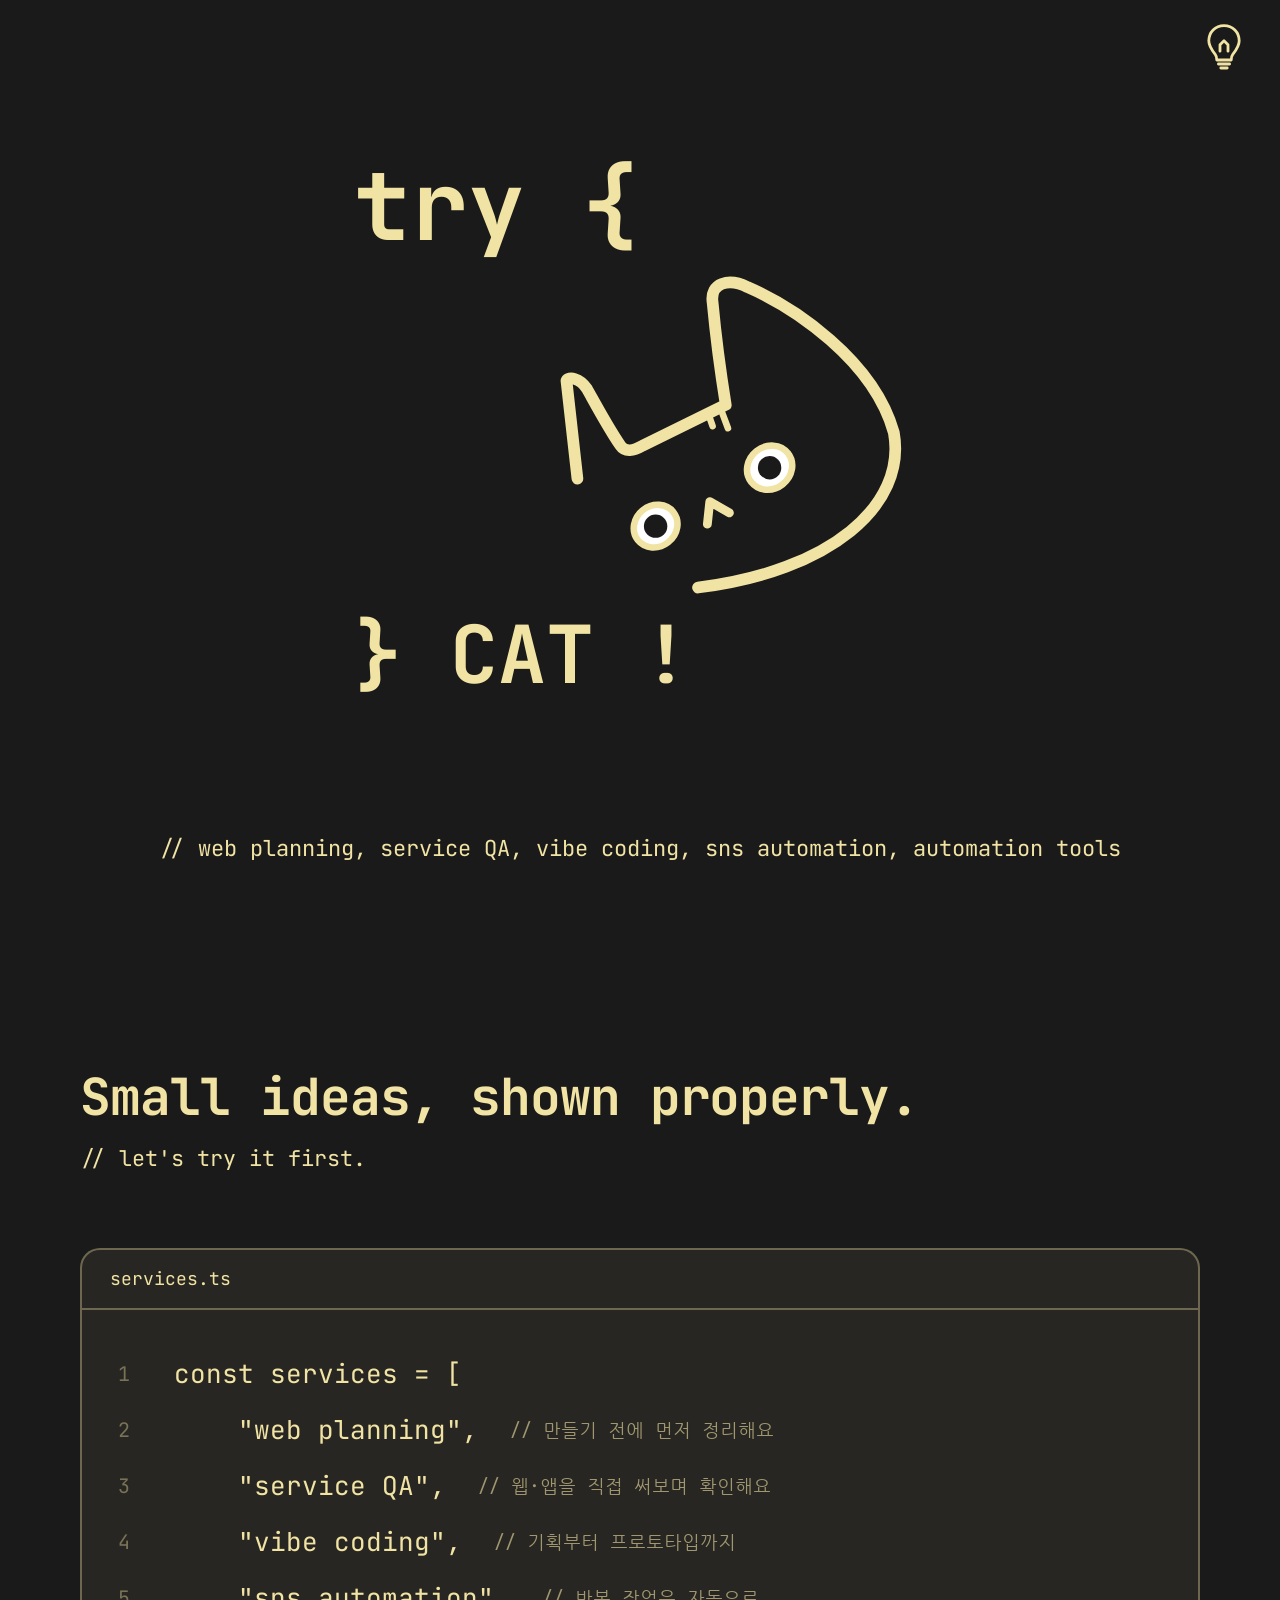
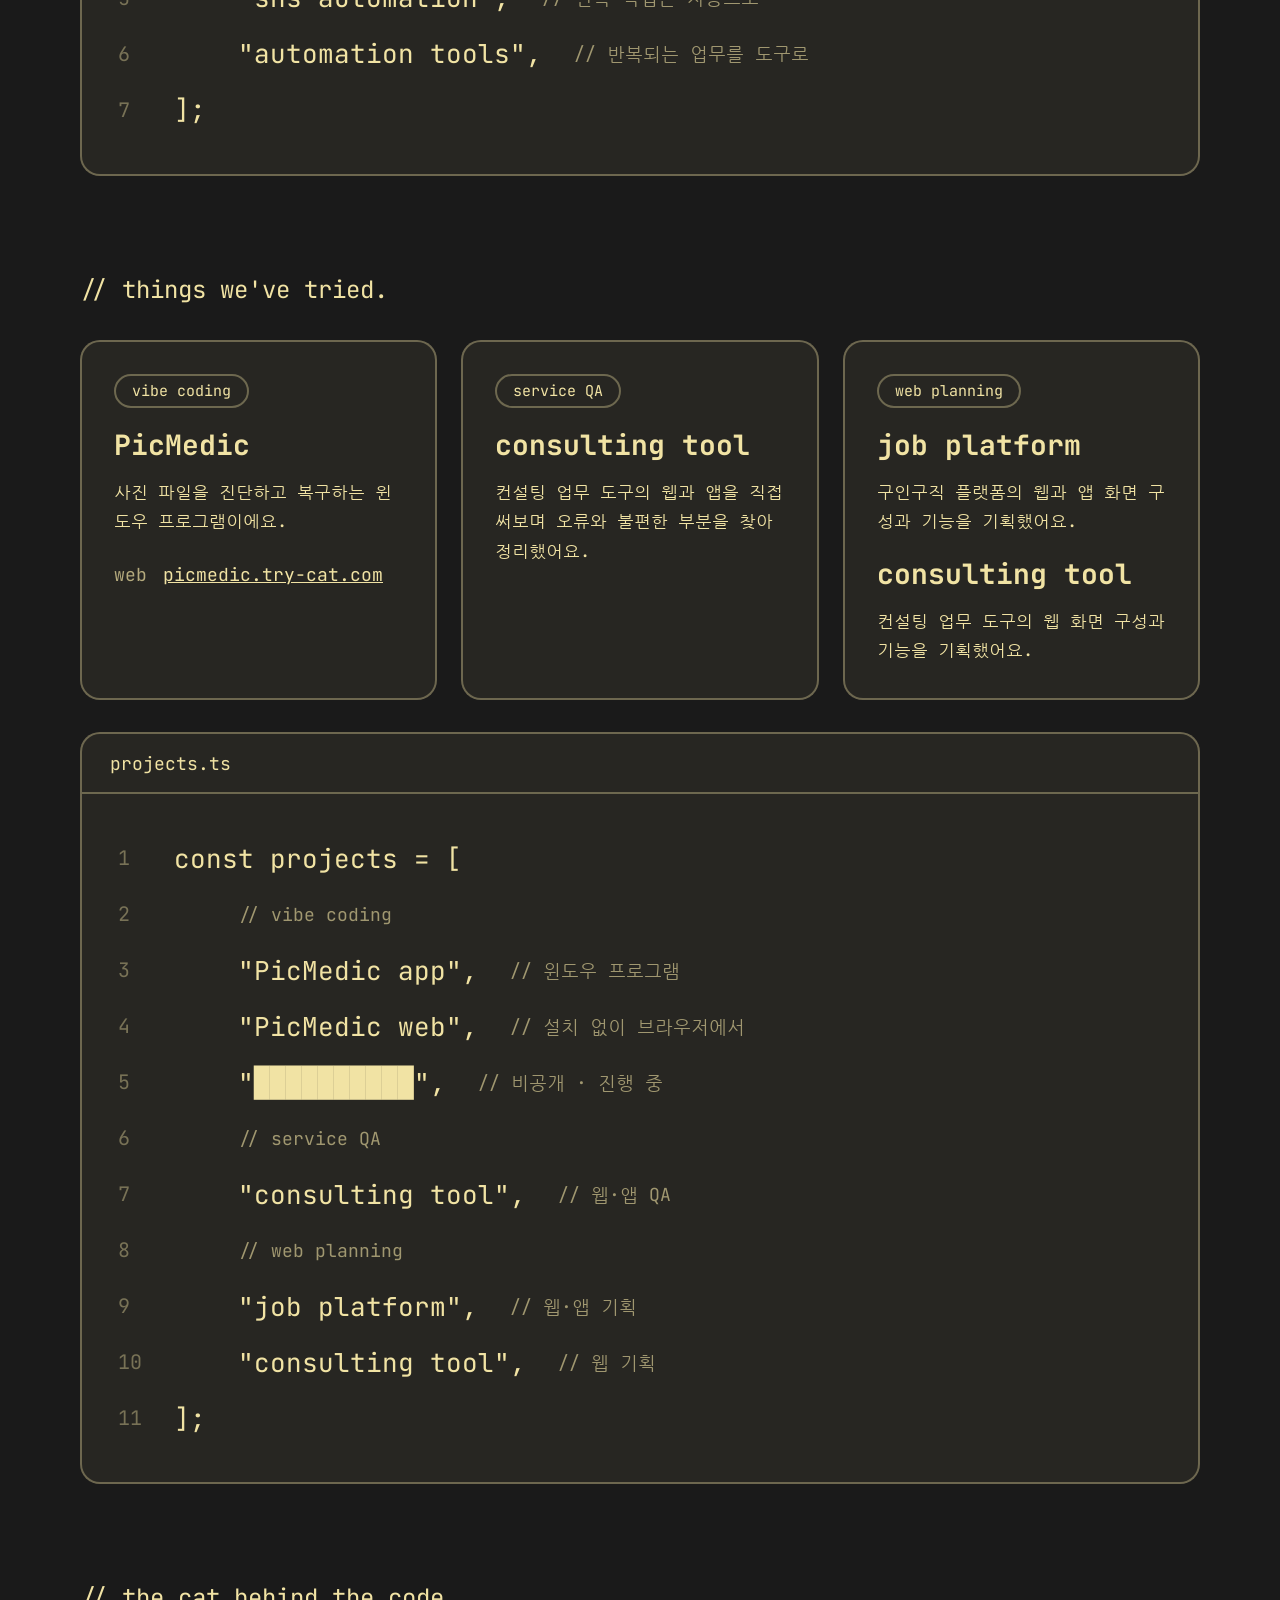
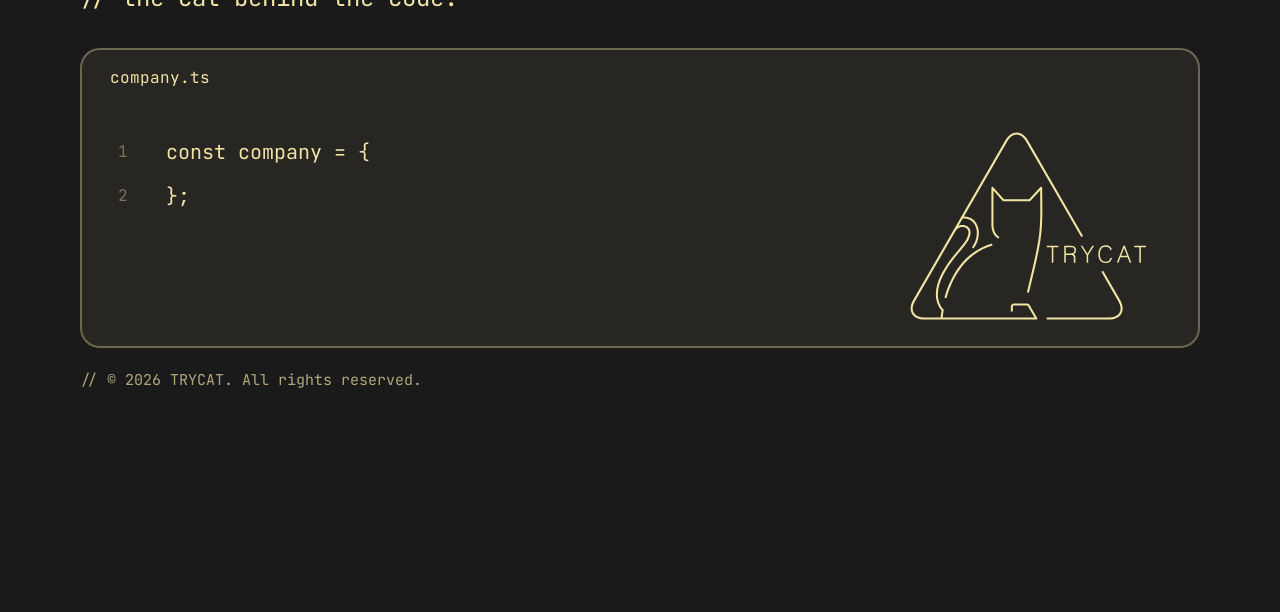
==== index.html @ 2c004e8a "Split reference cards by service category Co-Authored-By: Claude Opus 5.5 <noreply@anthropic.com> Cl" ====
<!doctype html>
<html lang="ko" data-theme="dark">
<head>
<meta charset="utf-8">
<meta name="viewport" content="width=device-width, initial-scale=1, viewport-fit=cover">
<title>TRYCAT — small ideas, shown properly.</title>
<meta name="description" content="웹 기획, 서비스 QA, 바이브코딩, SNS 자동화, 자동화 툴. 작은 아이디어도 제대로 보여드립니다.">
<meta name="theme-color" content="#1A1A1A">
<meta property="og:type" content="website">
<meta property="og:title" content="TRYCAT — small ideas, shown properly.">
<meta property="og:description" content="웹 기획, 서비스 QA, 바이브코딩, SNS 자동화, 자동화 툴. 작은 아이디어도 제대로 보여드립니다.">
<meta property="og:image" content="https://try-cat.com/assets/og-image.png">
<meta property="og:image:width" content="1200">
<meta property="og:image:height" content="630">
<meta name="twitter:card" content="summary_large_image">
<link rel="icon" href="favicon.svg" type="image/svg+xml">
<link rel="apple-touch-icon" href="apple-touch-icon.png">
<link rel="preconnect" href="https://fonts.googleapis.com">
<link rel="preconnect" href="https://fonts.gstatic.com" crossorigin>
<link rel="stylesheet" href="https://fonts.googleapis.com/css2?family=JetBrains+Mono:wght@400;700&amp;family=Nanum+Gothic+Coding:wght@400;700&amp;display=swap">
<link rel="stylesheet" href="style.css">
<script>try{var t=localStorage.getItem('trycat-theme');if(t==='light'||t==='dark')document.documentElement.setAttribute('data-theme',t)}catch(e){}</script>
</head>
<body>
<a class="skip" href="#main">본문으로 건너뛰기</a>
<button type="button" class="lamp" id="lamp" aria-pressed="false" aria-label="불 켜기">
<svg viewBox="-8 2 80 66" aria-hidden="true">
<path class="lp" d="M32 9 C21 9 13 17 13 28 C13 35 17 40 21 45 C23 47.5 23 50 23 52 H41 C41 50 41 47.5 43 45 C47 40 51 35 51 28 C51 17 43 9 32 9 Z"/>
<path class="lp" d="M25 57 H39 M28 62 H36"/>
<path class="lp" d="M27 41 V33 L32 28 L37 33 V41"/>
<g class="lp-on">
<path class="lp-fill" d="M32 9 C21 9 13 17 13 28 C13 35 17 40 21 45 C23 47.5 23 50 23 52 H41 C41 50 41 47.5 43 45 C47 40 51 35 51 28 C51 17 43 9 32 9 Z"/>
<path class="lp" d="M6 12 L1 8 M58 12 L63 8 M4 30 H-2 M60 30 H66 M6 46 L1 50 M58 46 L63 50"/>
</g>
</svg>
</button>

<header class="hero">
<h1 class="trycatch" aria-label="try, cat">
<span class="try">try {</span>
<svg class="cat" id="cat" viewBox="112 392 520 460" role="img" aria-label="고개를 갸웃한 고양이">
<path class="ink w16" d="M155 683 L140 549 C143 543 158 545 168 560 C182 585 198 615 214 638 C220 647 232 645 244 638 L358 582 C352 545 344 485 340 442 C336 415 362 408 388 421 C450 448 560 520 588 620 C606 720 500 810 320 832"/>
<path class="ink w9" d="M334 594 L340 611 M352 590 L361 614"/>
<g class="eyes-thin">
<ellipse class="eye w9" cx="262" cy="748" rx="40" ry="22" transform="rotate(-38 262 748)"/>
<ellipse class="eye w9" cx="418" cy="668" rx="41" ry="23" transform="rotate(-38 418 668)"/>
<g class="pupils pupils-thin">
<ellipse class="pupil" cx="262" cy="748" rx="5" ry="15" transform="rotate(-38 262 748)"/>
<ellipse class="pupil" cx="418" cy="668" rx="5" ry="15" transform="rotate(-38 418 668)"/>
</g>
</g>
<g class="eyes-round">
<ellipse class="eye w9" cx="262" cy="748" rx="31" ry="28" transform="rotate(-38 262 748)"/>
<ellipse class="eye w9" cx="418" cy="668" rx="32" ry="29" transform="rotate(-38 418 668)"/>
<g class="pupils pupils-round">
<circle class="pupil" cx="262" cy="748" r="16"/>
<circle class="pupil" cx="418" cy="668" r="16"/>
</g>
</g>
<path class="ink w12" d="M332.8 745.3 L336.1 714.4 L363 729.9"/>
</svg>
<span>} CAT !</span>
</h1>
<p class="hero-note">// web planning, service QA, vibe coding, sns automation, automation tools</p>
</header>

<main id="main">

<section class="section" aria-labelledby="t-services">
<div class="wrap">
<h2 class="title" id="t-services">Small ideas, shown properly.</h2>
<p class="lead">// let's try it first.</p>
<div class="win first only-desktop">
<div class="win-title">services.ts</div>
<div class="win-body">
<div class="cl"><span class="code">const services = [</span></div>
<div class="cl"><button type="button" class="kw" aria-describedby="sv-tip-1">"web planning",</button><span class="cm">// 만들기 전에 먼저 정리해요</span><span class="tip" role="tooltip" id="sv-tip-1">만들기 전에 먼저 정리해요. 아이디어를 화면 구성과 기능 목록으로 풀어서 무엇을 만들지 눈에 보이게 해드려요.</span></div>
<div class="cl"><button type="button" class="kw" aria-describedby="sv-tip-2">"service QA",</button><span class="cm">// 웹·앱을 직접 써보며 확인해요</span><span class="tip" role="tooltip" id="sv-tip-2">웹과 앱 서비스를 직접 써보며 확인해요. 화면과 기능의 오류, 불편한 부분을 찾아 정리해드려요.</span></div>
<div class="cl"><button type="button" class="kw" aria-describedby="sv-tip-3">"vibe coding",</button><span class="cm">// 기획부터 프로토타입까지</span><span class="tip" role="tooltip" id="sv-tip-3">프롬프트 설계부터 기획, 프로토타입까지 AI와 함께 진행해요. 아이디어를 직접 눌러볼 수 있는 결과물로 빠르게 보여드려요.</span></div>
<div class="cl"><button type="button" class="kw" aria-describedby="sv-tip-4">"sns automation",</button><span class="cm">// 반복 작업은 자동으로</span><span class="tip" role="tooltip" id="sv-tip-4">반복되는 게시와 콘텐츠 생성, 예약 게시, 채널 운영 도구의 자동화를 쉽고 간편하게 시작해보세요.</span></div>
<div class="cl"><button type="button" class="kw" aria-describedby="sv-tip-5">"automation tools",</button><span class="cm">// 반복되는 업무를 도구로</span><span class="tip" role="tooltip" id="sv-tip-5">반복되는 업무를 덜어주는 도구를 만들어요. 혼자 쓰는 업무 도구부터 눌러볼 수 있는 시제품까지 작게 시작해요.</span></div>
<div class="cl"><span class="code">];</span></div>
</div>
</div>
<div class="acc-list only-mobile">
<details class="acc" open><summary><h3>web planning</h3><span class="plus" aria-hidden="true">+</span></summary><p>만들기 전에 먼저 정리해요. 아이디어를 화면 구성과 기능 목록으로 풀어서 무엇을 만들지 눈에 보이게 해드려요.</p></details>
<details class="acc"><summary><h3>service QA</h3><span class="plus" aria-hidden="true">+</span></summary><p>웹과 앱 서비스를 직접 써보며 확인해요. 화면과 기능의 오류, 불편한 부분을 찾아 정리해드려요.</p></details>
<details class="acc"><summary><h3>vibe coding</h3><span class="plus" aria-hidden="true">+</span></summary><p>프롬프트 설계부터 기획, 프로토타입까지 AI와 함께 진행해요. 아이디어를 직접 눌러볼 수 있는 결과물로 빠르게 보여드려요.</p></details>
<details class="acc"><summary><h3>sns automation</h3><span class="plus" aria-hidden="true">+</span></summary><p>반복되는 게시와 콘텐츠 생성, 예약 게시, 채널 운영 도구의 자동화를 쉽고 간편하게 시작해보세요.</p></details>
<details class="acc"><summary><h3>automation tools</h3><span class="plus" aria-hidden="true">+</span></summary><p>반복되는 업무를 덜어주는 도구를 만들어요. 혼자 쓰는 업무 도구부터 눌러볼 수 있는 시제품까지 작게 시작해요.</p></details>
</div>
</div>
</section>

<section aria-label="레퍼런스">
<div class="wrap">
<p class="cmt">// things we've tried.</p>
<div class="cards">
<article class="card">
<div>
<span class="chip">vibe coding</span>
<h3>PicMedic</h3>
<p class="desc">사진 파일을 진단하고 복구하는 윈도우 프로그램이에요.</p>
</div>
<!-- 화면 캡처를 넣으려면: assets/picmedic.png 파일을 올리고, 아래 img 줄 앞뒤의 주석 표시를 지워주세요.
<img class="shot" src="assets/picmedic.png" alt="PicMedic 프로그램 화면">
-->
<p class="links" data-site-row="picmedicUrl"><span>web</span><a data-site="picmedicUrl" href="#"></a></p>
</article>
<article class="card">
<div>
<span class="chip">service QA</span>
<h3>consulting tool</h3>
<p class="desc">컨설팅 업무 도구의 웹과 앱을 직접 써보며 오류와 불편한 부분을 찾아 정리했어요.</p>
</div>
</article>
<article class="card">
<div>
<span class="chip">web planning</span>
<h3>job platform</h3>
<p class="desc">구인구직 플랫폼의 웹과 앱 화면 구성과 기능을 기획했어요.</p>
<h3>consulting tool</h3>
<p class="desc">컨설팅 업무 도구의 웹 화면 구성과 기능을 기획했어요.</p>
</div>
</article>
</div>
<div class="win only-desktop">
<div class="win-title">projects.ts</div>
<div class="win-body">
<div class="cl"><span class="code">const projects = [</span></div>
<div class="cl"><span class="cm grp">// vibe coding</span></div>
<div class="cl"><button type="button" class="kw" aria-describedby="pj-tip-1">"PicMedic app",</button><span class="cm">// 윈도우 프로그램</span><span class="tip" role="tooltip" id="pj-tip-1">사진 파일을 진단하고 복구하는 윈도우 프로그램이에요.</span></div>
<div class="cl"><button type="button" class="kw" aria-describedby="pj-tip-2">"PicMedic web",</button><span class="cm">// 설치 없이 브라우저에서</span><span class="tip" role="tooltip" id="pj-tip-2">설치 없이 브라우저에서 바로 쓰는 웹 버전이에요.</span></div>
<div class="cl"><button type="button" class="kw" aria-describedby="pj-tip-3">"██████████",</button><span class="cm">// 비공개 · 진행 중</span><span class="tip" role="tooltip" id="pj-tip-3">아직 공개할 수 없는 프로젝트를 만들고 있어요.</span></div>
<div class="cl"><span class="cm grp">// service QA</span></div>
<div class="cl"><button type="button" class="kw" aria-describedby="pj-tip-4">"consulting tool",</button><span class="cm">// 웹·앱 QA</span><span class="tip" role="tooltip" id="pj-tip-4">컨설팅 업무 도구의 웹과 앱을 직접 써보며 오류와 불편한 부분을 찾아 정리했어요.</span></div>
<div class="cl"><span class="cm grp">// web planning</span></div>
<div class="cl"><button type="button" class="kw" aria-describedby="pj-tip-5">"job platform",</button><span class="cm">// 웹·앱 기획</span><span class="tip" role="tooltip" id="pj-tip-5">구인구직 플랫폼의 웹과 앱 화면 구성과 기능을 기획했어요.</span></div>
<div class="cl"><button type="button" class="kw" aria-describedby="pj-tip-6">"consulting tool",</button><span class="cm">// 웹 기획</span><span class="tip" role="tooltip" id="pj-tip-6">컨설팅 업무 도구의 웹 화면 구성과 기능을 기획했어요.</span></div>
<div class="cl"><span class="code">];</span></div>
</div>
</div>
<div class="acc-list only-mobile">
<details class="acc"><summary><h3>PicMedic app</h3><span class="plus" aria-hidden="true">+</span></summary><p>사진 파일을 진단하고 복구하는 윈도우 프로그램이에요.</p></details>
<details class="acc"><summary><h3>PicMedic web</h3><span class="plus" aria-hidden="true">+</span></summary><p>설치 없이 브라우저에서 바로 쓰는 웹 버전이에요.</p></details>
<details class="acc"><summary><h3>██████████</h3><span class="plus" aria-hidden="true">+</span></summary><p>아직 공개할 수 없는 프로젝트를 만들고 있어요.</p></details>
<details class="acc"><summary><h3>consulting tool</h3><span class="plus" aria-hidden="true">+</span></summary><p>컨설팅 업무 도구의 웹과 앱을 직접 써보며 오류와 불편한 부분을 찾아 정리했어요.</p></details>
<details class="acc"><summary><h3>job platform</h3><span class="plus" aria-hidden="true">+</span></summary><p>구인구직 플랫폼의 웹과 앱 화면 구성과 기능을 기획했어요.</p></details>
<details class="acc"><summary><h3>consulting tool</h3><span class="plus" aria-hidden="true">+</span></summary><p>컨설팅 업무 도구의 웹 화면 구성과 기능을 기획했어요.</p></details>
</div>
</div>
</section>

<section aria-label="문의" data-site-row="email">
<div class="wrap">
<p class="cmt">// got a small idea? leave it here.</p>

<div class="win only-desktop" style="margin-top:32px">
<div class="win-title">inquiry.ts</div>
<div class="win-body">
<div class="cl"><span class="code">const inquiry = {</span></div>
<div class="field"><label class="k" for="f-name">name:</label><span class="q">"</span><input class="in" id="f-name" type="text" autocomplete="name" placeholder="이름"><span class="q">",</span></div>
<div class="field"><label class="k" for="f-email">email:</label><span class="q">"</span><input class="in" id="f-email" type="email" autocomplete="email" placeholder="이메일 주소"><span class="q">",</span></div>
<div class="field top"><label class="k" for="f-idea">idea:</label><span class="q">"</span><textarea class="in" id="f-idea" rows="3" placeholder="어떤 아이디어인가요?"></textarea><span class="q">",</span></div>
<div class="cl"><span class="code">};</span></div>
<div class="field send-line"><button type="button" class="send" id="send">try { send(inquiry) }</button><span class="hint">// 누르면 메일 앱이 열려요</span></div>
<div class="cl status-line" role="status" aria-live="polite"><span class="txt" id="status-text"></span><button type="button" class="lnk" id="reset" hidden>reset</button></div>
</div>
</div>

<p class="contact-line only-mobile"><span>contact</span><a data-site="email" href="#"></a></p>
</div>
</section>

</main>

<footer class="footer">
<div class="wrap">
<p class="cmt">// the cat behind the code.</p>

<div class="win only-desktop">
<div class="win-title plain">company.ts</div>
<div class="company">
<div class="lines">
<div class="cl"><span class="code">const company = {</span></div>
<div class="cl" data-site-row="company"><span class="code indent">name: "<span data-site="company"></span>",</span><span class="cm">// 상호</span></div>
<div class="cl" data-site-row="bizNo"><span class="code indent">bizNo: "<span data-site="bizNo"></span>",</span><span class="cm">// 사업자등록번호</span></div>
<div class="cl" data-site-row="email"><span class="code indent">email: "<a data-site="email" href="#"></a>",</span><span class="cm">// 문의</span></div>
<div class="cl"><span class="code">};</span></div>
</div>
<div class="logo-panel">
<svg class="logo" viewBox="177 222 445 355" role="img" aria-label="TRYCAT 로고">
<path class="lg" d="M 443.617188 468.09375 L 446.464844 468.09375 L 446.464844 439.179688 L 455.878906 439.179688 L 455.878906 436.449219 L 434.203125 436.449219 L 434.203125 439.179688 L 443.617188 439.179688 Z M 443.617188 468.09375"/>
<path class="lg" d="M 478.238281 451.117188 L 469.621094 451.117188 L 469.621094 439.179688 L 477.527344 439.179688 C 478.375 439.179688 479.117188 439.199219 479.75 439.238281 C 480.371094 439.28125 480.875 439.324219 481.222656 439.375 C 484.292969 439.933594 485.726562 441.78125 485.726562 445.1875 C 485.726562 449.234375 483.34375 451.117188 478.238281 451.117188 M 488.574219 445.0625 C 488.574219 441.734375 487.457031 439.355469 485.25 437.984375 C 483.574219 436.96875 480.972656 436.449219 477.527344 436.449219 L 466.773438 436.449219 L 466.773438 468.09375 L 469.621094 468.09375 L 469.621094 453.804688 L 478.03125 453.804688 C 480.007812 453.804688 481.453125 454.03125 482.328125 454.480469 C 483.375 455.015625 484.039062 456.097656 484.296875 457.675781 C 484.324219 457.886719 484.347656 458.222656 484.359375 458.679688 C 484.375 459.164062 484.382812 459.808594 484.382812 460.613281 L 484.382812 468.09375 L 487.449219 468.09375 L 487.398438 461.621094 C 487.398438 457.847656 487.371094 457.699219 487.355469 457.648438 C 487.121094 455.148438 486.125 453.40625 484.398438 452.460938 C 487.167969 451.027344 488.574219 448.539062 488.574219 445.0625"/>
<path class="lg" d="M 497.347656 436.449219 L 508.292969 454.015625 L 508.292969 468.09375 L 511.105469 468.09375 L 510.996094 454.472656 L 522.042969 436.449219 L 520.742188 436.453125 L 518.570312 436.789062 L 509.75 451.242188 L 500.21875 436.449219 Z M 497.347656 436.449219"/>
<path class="lg" d="M 543.214844 468.679688 C 546.738281 468.679688 549.644531 467.703125 551.839844 465.769531 C 553.476562 464.3125 554.597656 462.46875 555.238281 460.015625 L 555.3125 459.738281 L 552.777344 458.429688 L 552.5625 459.3125 C 552.128906 461.144531 551.226562 462.660156 549.894531 463.8125 C 548.160156 465.316406 545.839844 466.078125 543.003906 466.078125 C 539.523438 466.078125 536.871094 464.636719 535.121094 461.789062 C 533.597656 459.367188 532.828125 456.1875 532.828125 452.335938 C 532.828125 448.507812 533.625 445.300781 535.203125 442.796875 C 537.035156 439.882812 539.65625 438.464844 543.214844 438.464844 C 548.011719 438.464844 550.96875 440.339844 552.246094 444.191406 L 552.503906 444.988281 L 554.828125 443.785156 L 555 443.347656 L 554.890625 443.054688 C 554.210938 441.175781 553.070312 439.613281 551.515625 438.414062 C 549.328125 436.664062 546.617188 435.777344 543.46875 435.777344 C 538.839844 435.777344 535.304688 437.492188 532.957031 440.878906 C 530.953125 443.816406 529.9375 447.671875 529.9375 452.335938 C 529.9375 457.003906 530.925781 460.800781 532.878906 463.621094 C 535.195312 466.976562 538.667969 468.679688 543.214844 468.679688"/>
<path class="lg" d="M 572.203125 455.109375 L 577.753906 440.785156 L 583.199219 455.109375 Z M 576.476562 436.449219 L 564.28125 468.09375 L 567.191406 468.09375 L 571.144531 457.796875 L 584.242188 457.796875 L 588.152344 468.09375 L 591.058594 468.09375 L 579.050781 436.449219 Z M 576.476562 436.449219"/>
<path class="lg" d="M 596.511719 436.449219 L 596.511719 439.179688 L 605.921875 439.179688 L 605.921875 468.09375 L 608.769531 468.09375 L 608.769531 439.179688 L 618.183594 439.179688 L 618.183594 436.449219 Z M 596.511719 436.449219"/>
<path class="lg" d="M 538.851562 482.941406 L 535.535156 484.859375 L 566.976562 539.316406 C 571.714844 547.53125 572.523438 555.175781 569.253906 560.847656 C 565.976562 566.519531 558.949219 569.640625 549.46875 569.640625 L 434.203125 569.640625 L 434.203125 573.472656 L 549.46875 573.472656 C 560.378906 573.472656 568.582031 569.671875 572.570312 562.761719 C 576.558594 555.855469 575.75 546.847656 570.292969 537.402344 Z M 538.851562 482.941406"/>
<path class="lg" d="M 425.835938 329.203125 C 425.835938 328.414062 425.351562 327.707031 424.617188 327.417969 C 423.886719 327.128906 423.054688 327.320312 422.515625 327.894531 L 401.492188 350.496094 L 354.9375 350.496094 L 334.996094 327.933594 C 334.46875 327.335938 333.632812 327.128906 332.878906 327.410156 C 332.136719 327.691406 331.644531 328.40625 331.644531 329.203125 L 331.644531 397.09375 C 331.609375 397.871094 330.9375 416.179688 344.507812 423.6875 L 346.363281 420.335938 C 334.890625 413.992188 335.46875 397.433594 335.476562 397.183594 L 335.476562 334.265625 L 352.636719 353.679688 C 353 354.09375 353.519531 354.328125 354.070312 354.328125 L 402.328125 354.328125 C 402.859375 354.328125 403.367188 354.105469 403.730469 353.714844 L 422.015625 334.0625 C 422.039062 339.222656 422.097656 344.367188 422.15625 349.5 C 422.457031 375.90625 422.738281 400.84375 418.664062 426.570312 C 414.765625 451.175781 408.792969 475.828125 403.019531 499.671875 C 401.152344 507.390625 399.28125 515.109375 397.476562 522.839844 L 401.210938 523.710938 C 403.011719 515.992188 404.882812 508.285156 406.746094 500.574219 C 412.539062 476.660156 418.523438 451.929688 422.449219 427.167969 C 426.578125 401.121094 426.277344 374.859375 425.988281 349.457031 C 425.914062 342.730469 425.835938 335.980469 425.835938 329.203125"/>
<path class="lg" d="M 244.59375 533.0625 L 248.28125 534.105469 C 258.554688 497.792969 281.730469 451.304688 333.796875 436.058594 L 332.71875 432.378906 C 278.972656 448.121094 255.128906 495.820312 244.59375 533.0625"/>
<path class="lg" d="M 187.636719 560.847656 C 184.363281 555.175781 185.167969 547.53125 189.910156 539.320312 L 265.628906 408.171875 C 267.792969 405.035156 271.722656 402.667969 275.902344 401.992188 C 279.542969 401.394531 282.933594 402.121094 285.453125 404.03125 C 289.875 407.382812 289.425781 412.953125 288.761719 415.980469 C 286.613281 425.785156 279.683594 433.726562 272.984375 441.40625 L 270.410156 444.367188 C 264.75 450.953125 258.898438 457.757812 253.585938 465.328125 C 238.746094 486.460938 220.421875 517.828125 232.5625 546.082031 C 234.175781 549.832031 236.421875 553.441406 239.238281 556.828125 C 238.226562 562.839844 237.734375 567.316406 237.515625 569.640625 L 207.417969 569.640625 C 197.933594 569.640625 190.910156 566.519531 187.636719 560.847656 M 404.851562 550.640625 C 404.613281 550.242188 404.386719 549.785156 404.144531 549.3125 C 403.015625 547.085938 401.3125 543.722656 397.53125 543.671875 L 373.328125 543.671875 C 370.160156 543.671875 367.65625 546.1875 367.625 549.425781 C 367.617188 552.527344 367.613281 555.609375 367.636719 558.585938 L 371.46875 558.558594 C 371.445312 555.59375 371.453125 552.519531 371.460938 549.4375 C 371.472656 548.355469 372.289062 547.507812 373.328125 547.507812 L 397.507812 547.507812 C 398.84375 547.523438 399.648438 548.917969 400.726562 551.042969 C 401.003906 551.597656 401.277344 552.128906 401.554688 552.59375 L 411.640625 569.640625 L 241.371094 569.640625 C 241.609375 567.171875 242.132812 562.589844 243.164062 556.59375 C 243.261719 556.03125 243.101562 555.453125 242.726562 555.015625 C 239.890625 551.730469 237.65625 548.214844 236.085938 544.570312 C 224.703125 518.078125 242.410156 487.914062 256.722656 467.53125 C 261.929688 460.117188 267.71875 453.382812 273.320312 446.867188 L 275.871094 443.921875 C 282.890625 435.882812 290.148438 427.566406 292.503906 416.800781 C 293.96875 410.132812 292.238281 404.367188 287.765625 400.976562 C 284.40625 398.425781 279.96875 397.449219 275.285156 398.203125 C 273.65625 398.46875 272.078125 398.953125 270.582031 399.589844 L 278.316406 386.195312 C 283.679688 385.554688 288.863281 386.652344 292.972656 389.355469 C 299.074219 393.375 302.960938 399.660156 304.207031 407.542969 C 305.90625 418.238281 302.542969 430.726562 295.644531 439.359375 L 298.640625 441.75 C 306.179688 432.316406 309.851562 418.652344 307.996094 406.941406 C 306.574219 397.96875 302.105469 390.78125 295.082031 386.15625 C 290.929688 383.421875 285.902344 382.078125 280.625 382.195312 L 360.933594 243.09375 C 365.675781 234.882812 371.894531 230.359375 378.441406 230.359375 C 384.988281 230.359375 391.207031 234.882812 395.949219 243.09375 L 498.238281 420.257812 L 501.554688 418.339844 L 399.269531 241.179688 C 393.8125 231.730469 386.417969 226.527344 378.441406 226.527344 C 370.46875 226.527344 363.070312 231.730469 357.613281 241.179688 L 186.589844 537.402344 C 181.136719 546.847656 180.328125 555.855469 184.316406 562.761719 C 188.300781 569.671875 196.507812 573.472656 207.417969 573.472656 L 415 573.472656 C 415.691406 573.472656 416.324219 573.105469 416.667969 572.507812 C 417.007812 571.910156 417 571.171875 416.652344 570.582031 Z M 404.851562 550.640625"/>
</svg>
</div>
</div>
</div>

<div class="only-mobile" style="margin-top:24px">
<svg class="logo" viewBox="177 222 445 355" role="img" aria-label="TRYCAT 로고">
<path class="lg" d="M 443.617188 468.09375 L 446.464844 468.09375 L 446.464844 439.179688 L 455.878906 439.179688 L 455.878906 436.449219 L 434.203125 436.449219 L 434.203125 439.179688 L 443.617188 439.179688 Z M 443.617188 468.09375"/>
<path class="lg" d="M 478.238281 451.117188 L 469.621094 451.117188 L 469.621094 439.179688 L 477.527344 439.179688 C 478.375 439.179688 479.117188 439.199219 479.75 439.238281 C 480.371094 439.28125 480.875 439.324219 481.222656 439.375 C 484.292969 439.933594 485.726562 441.78125 485.726562 445.1875 C 485.726562 449.234375 483.34375 451.117188 478.238281 451.117188 M 488.574219 445.0625 C 488.574219 441.734375 487.457031 439.355469 485.25 437.984375 C 483.574219 436.96875 480.972656 436.449219 477.527344 436.449219 L 466.773438 436.449219 L 466.773438 468.09375 L 469.621094 468.09375 L 469.621094 453.804688 L 478.03125 453.804688 C 480.007812 453.804688 481.453125 454.03125 482.328125 454.480469 C 483.375 455.015625 484.039062 456.097656 484.296875 457.675781 C 484.324219 457.886719 484.347656 458.222656 484.359375 458.679688 C 484.375 459.164062 484.382812 459.808594 484.382812 460.613281 L 484.382812 468.09375 L 487.449219 468.09375 L 487.398438 461.621094 C 487.398438 457.847656 487.371094 457.699219 487.355469 457.648438 C 487.121094 455.148438 486.125 453.40625 484.398438 452.460938 C 487.167969 451.027344 488.574219 448.539062 488.574219 445.0625"/>
<path class="lg" d="M 497.347656 436.449219 L 508.292969 454.015625 L 508.292969 468.09375 L 511.105469 468.09375 L 510.996094 454.472656 L 522.042969 436.449219 L 520.742188 436.453125 L 518.570312 436.789062 L 509.75 451.242188 L 500.21875 436.449219 Z M 497.347656 436.449219"/>
<path class="lg" d="M 543.214844 468.679688 C 546.738281 468.679688 549.644531 467.703125 551.839844 465.769531 C 553.476562 464.3125 554.597656 462.46875 555.238281 460.015625 L 555.3125 459.738281 L 552.777344 458.429688 L 552.5625 459.3125 C 552.128906 461.144531 551.226562 462.660156 549.894531 463.8125 C 548.160156 465.316406 545.839844 466.078125 543.003906 466.078125 C 539.523438 466.078125 536.871094 464.636719 535.121094 461.789062 C 533.597656 459.367188 532.828125 456.1875 532.828125 452.335938 C 532.828125 448.507812 533.625 445.300781 535.203125 442.796875 C 537.035156 439.882812 539.65625 438.464844 543.214844 438.464844 C 548.011719 438.464844 550.96875 440.339844 552.246094 444.191406 L 552.503906 444.988281 L 554.828125 443.785156 L 555 443.347656 L 554.890625 443.054688 C 554.210938 441.175781 553.070312 439.613281 551.515625 438.414062 C 549.328125 436.664062 546.617188 435.777344 543.46875 435.777344 C 538.839844 435.777344 535.304688 437.492188 532.957031 440.878906 C 530.953125 443.816406 529.9375 447.671875 529.9375 452.335938 C 529.9375 457.003906 530.925781 460.800781 532.878906 463.621094 C 535.195312 466.976562 538.667969 468.679688 543.214844 468.679688"/>
<path class="lg" d="M 572.203125 455.109375 L 577.753906 440.785156 L 583.199219 455.109375 Z M 576.476562 436.449219 L 564.28125 468.09375 L 567.191406 468.09375 L 571.144531 457.796875 L 584.242188 457.796875 L 588.152344 468.09375 L 591.058594 468.09375 L 579.050781 436.449219 Z M 576.476562 436.449219"/>
<path class="lg" d="M 596.511719 436.449219 L 596.511719 439.179688 L 605.921875 439.179688 L 605.921875 468.09375 L 608.769531 468.09375 L 608.769531 439.179688 L 618.183594 439.179688 L 618.183594 436.449219 Z M 596.511719 436.449219"/>
<path class="lg" d="M 538.851562 482.941406 L 535.535156 484.859375 L 566.976562 539.316406 C 571.714844 547.53125 572.523438 555.175781 569.253906 560.847656 C 565.976562 566.519531 558.949219 569.640625 549.46875 569.640625 L 434.203125 569.640625 L 434.203125 573.472656 L 549.46875 573.472656 C 560.378906 573.472656 568.582031 569.671875 572.570312 562.761719 C 576.558594 555.855469 575.75 546.847656 570.292969 537.402344 Z M 538.851562 482.941406"/>
<path class="lg" d="M 425.835938 329.203125 C 425.835938 328.414062 425.351562 327.707031 424.617188 327.417969 C 423.886719 327.128906 423.054688 327.320312 422.515625 327.894531 L 401.492188 350.496094 L 354.9375 350.496094 L 334.996094 327.933594 C 334.46875 327.335938 333.632812 327.128906 332.878906 327.410156 C 332.136719 327.691406 331.644531 328.40625 331.644531 329.203125 L 331.644531 397.09375 C 331.609375 397.871094 330.9375 416.179688 344.507812 423.6875 L 346.363281 420.335938 C 334.890625 413.992188 335.46875 397.433594 335.476562 397.183594 L 335.476562 334.265625 L 352.636719 353.679688 C 353 354.09375 353.519531 354.328125 354.070312 354.328125 L 402.328125 354.328125 C 402.859375 354.328125 403.367188 354.105469 403.730469 353.714844 L 422.015625 334.0625 C 422.039062 339.222656 422.097656 344.367188 422.15625 349.5 C 422.457031 375.90625 422.738281 400.84375 418.664062 426.570312 C 414.765625 451.175781 408.792969 475.828125 403.019531 499.671875 C 401.152344 507.390625 399.28125 515.109375 397.476562 522.839844 L 401.210938 523.710938 C 403.011719 515.992188 404.882812 508.285156 406.746094 500.574219 C 412.539062 476.660156 418.523438 451.929688 422.449219 427.167969 C 426.578125 401.121094 426.277344 374.859375 425.988281 349.457031 C 425.914062 342.730469 425.835938 335.980469 425.835938 329.203125"/>
<path class="lg" d="M 244.59375 533.0625 L 248.28125 534.105469 C 258.554688 497.792969 281.730469 451.304688 333.796875 436.058594 L 332.71875 432.378906 C 278.972656 448.121094 255.128906 495.820312 244.59375 533.0625"/>
<path class="lg" d="M 187.636719 560.847656 C 184.363281 555.175781 185.167969 547.53125 189.910156 539.320312 L 265.628906 408.171875 C 267.792969 405.035156 271.722656 402.667969 275.902344 401.992188 C 279.542969 401.394531 282.933594 402.121094 285.453125 404.03125 C 289.875 407.382812 289.425781 412.953125 288.761719 415.980469 C 286.613281 425.785156 279.683594 433.726562 272.984375 441.40625 L 270.410156 444.367188 C 264.75 450.953125 258.898438 457.757812 253.585938 465.328125 C 238.746094 486.460938 220.421875 517.828125 232.5625 546.082031 C 234.175781 549.832031 236.421875 553.441406 239.238281 556.828125 C 238.226562 562.839844 237.734375 567.316406 237.515625 569.640625 L 207.417969 569.640625 C 197.933594 569.640625 190.910156 566.519531 187.636719 560.847656 M 404.851562 550.640625 C 404.613281 550.242188 404.386719 549.785156 404.144531 549.3125 C 403.015625 547.085938 401.3125 543.722656 397.53125 543.671875 L 373.328125 543.671875 C 370.160156 543.671875 367.65625 546.1875 367.625 549.425781 C 367.617188 552.527344 367.613281 555.609375 367.636719 558.585938 L 371.46875 558.558594 C 371.445312 555.59375 371.453125 552.519531 371.460938 549.4375 C 371.472656 548.355469 372.289062 547.507812 373.328125 547.507812 L 397.507812 547.507812 C 398.84375 547.523438 399.648438 548.917969 400.726562 551.042969 C 401.003906 551.597656 401.277344 552.128906 401.554688 552.59375 L 411.640625 569.640625 L 241.371094 569.640625 C 241.609375 567.171875 242.132812 562.589844 243.164062 556.59375 C 243.261719 556.03125 243.101562 555.453125 242.726562 555.015625 C 239.890625 551.730469 237.65625 548.214844 236.085938 544.570312 C 224.703125 518.078125 242.410156 487.914062 256.722656 467.53125 C 261.929688 460.117188 267.71875 453.382812 273.320312 446.867188 L 275.871094 443.921875 C 282.890625 435.882812 290.148438 427.566406 292.503906 416.800781 C 293.96875 410.132812 292.238281 404.367188 287.765625 400.976562 C 284.40625 398.425781 279.96875 397.449219 275.285156 398.203125 C 273.65625 398.46875 272.078125 398.953125 270.582031 399.589844 L 278.316406 386.195312 C 283.679688 385.554688 288.863281 386.652344 292.972656 389.355469 C 299.074219 393.375 302.960938 399.660156 304.207031 407.542969 C 305.90625 418.238281 302.542969 430.726562 295.644531 439.359375 L 298.640625 441.75 C 306.179688 432.316406 309.851562 418.652344 307.996094 406.941406 C 306.574219 397.96875 302.105469 390.78125 295.082031 386.15625 C 290.929688 383.421875 285.902344 382.078125 280.625 382.195312 L 360.933594 243.09375 C 365.675781 234.882812 371.894531 230.359375 378.441406 230.359375 C 384.988281 230.359375 391.207031 234.882812 395.949219 243.09375 L 498.238281 420.257812 L 501.554688 418.339844 L 399.269531 241.179688 C 393.8125 231.730469 386.417969 226.527344 378.441406 226.527344 C 370.46875 226.527344 363.070312 231.730469 357.613281 241.179688 L 186.589844 537.402344 C 181.136719 546.847656 180.328125 555.855469 184.316406 562.761719 C 188.300781 569.671875 196.507812 573.472656 207.417969 573.472656 L 415 573.472656 C 415.691406 573.472656 416.324219 573.105469 416.667969 572.507812 C 417.007812 571.910156 417 571.171875 416.652344 570.582031 Z M 404.851562 550.640625"/>
</svg>
<div class="plain-info">
<div data-site-row="company"><span>상호</span><span data-site="company"></span></div>
<div data-site-row="bizNo"><span>사업자등록번호</span><span data-site="bizNo"></span></div>
<div data-site-row="email"><span>이메일</span><a data-site="email" href="#"></a></div>
</div>
</div>

<p class="copy">// © 2026 TRYCAT. All rights reserved.</p>
</div>
</footer>

<div class="catcorner" aria-hidden="true"><img src="assets/cat-photo.png" alt="" width="320" height="271"></div>

<script src="config.js"></script>
<script src="script.js"></script>
</body>
</html>
---- style.css ----
/* TRYCAT — style.css
   색: 검정 / 버터옐로 / 흰색.  불 끄기 = 어두운 화면(기본), 불 켜기 = 버터 화면.
   화면 폭 899px 이하는 모바일 배치, 그 위는 PC 배치예요. */

:root {
  --ground: #1A1A1A;
  --ink: #F1E3A4;
  --line: rgba(241, 227, 164, 0.35);
  --card: rgba(241, 227, 164, 0.06);
  --hl: rgba(241, 227, 164, 0.08);
  --mono: 'JetBrains Mono', 'Nanum Gothic Coding', ui-monospace, SFMono-Regular, Menlo, Consolas, monospace;
}
[data-theme="light"] {
  --ground: #F1E3A4;
  --ink: #1A1A1A;
  --line: rgba(26, 26, 26, 0.3);
  --card: rgba(26, 26, 26, 0.06);
  --hl: rgba(26, 26, 26, 0.08);
}

*, *::before, *::after { box-sizing: border-box; }
[hidden] { display: none !important; }
html { background: var(--ground); -webkit-text-size-adjust: 100%; }
body {
  margin: 0; position: relative; overflow-x: hidden;
  background: var(--ground); color: var(--ink);
  font-family: var(--mono); font-size: 16px; line-height: 1.5;
  transition: background-color .3s ease, color .3s ease;
}
h1, h2, h3, p { margin: 0; }
a { color: inherit; }
a:hover { text-decoration-thickness: 3px; }
:focus-visible { outline: 3px solid currentColor; outline-offset: 4px; border-radius: 4px; }
button { font: inherit; color: inherit; }
.wrap { width: 100%; max-width: 1168px; margin: 0 auto; padding: 0 24px; }
.only-mobile { display: none; }
.skip { position: absolute; left: 16px; top: -64px; z-index: 100; padding: 10px 16px; background: var(--ink); color: var(--ground); border-radius: 8px; }
.skip:focus { top: 16px; }

/* ---------- 불 켜기 / 끄기 ---------- */
.lamp {
  position: fixed; top: 20px; right: 24px; z-index: 50;
  width: 64px; min-height: 44px; padding: 0; border: 0; background: transparent;
  color: var(--ink); cursor: pointer; display: flex; justify-content: center; align-items: center;
  transition: transform .2s ease;
}
.lamp:hover { transform: rotate(-8deg) scale(1.08); }
.lamp svg { display: block; width: 64px; height: auto; overflow: visible; }
.lp { fill: none; stroke: currentColor; stroke-width: 3.5; stroke-linecap: round; stroke-linejoin: round; }
.lp-fill { fill: currentColor; fill-opacity: .18; stroke: none; }
.lp-on { display: none; }
[data-theme="light"] .lp-on { display: inline; }

/* ---------- 첫 화면 ---------- */
.hero {
  position: relative; min-height: 100vh; min-height: 100svh;
  display: flex; flex-direction: column; align-items: center; justify-content: center;
  padding: 72px 24px 120px;
}
.trycatch {
  display: flex; flex-direction: column; align-items: flex-start;
  font-weight: 700; font-size: clamp(60px, 8.6vw, 80px); line-height: 1.1; letter-spacing: 0;
}
.trycatch .try { font-size: 1.1875em; }
.cat { display: block; width: 4.75em; height: auto; aspect-ratio: 520 / 460; margin: .1em 0 .1em 4ch; overflow: visible; }
.hero-note { position: absolute; left: 0; right: 0; bottom: 36px; padding: 0 32px; text-align: center; font-size: 22px; line-height: 1.3; }

.ink { fill: none; stroke: currentColor; stroke-linecap: round; stroke-linejoin: round; }
.eye { fill: #FFFFFF; stroke: currentColor; stroke-linecap: round; stroke-linejoin: round; }
.pupil { fill: #1A1A1A; stroke: none; }
.w9 { stroke-width: 9; } .w12 { stroke-width: 12; } .w16 { stroke-width: 16; }
.pupils { transition: transform 90ms ease-out; }
.eyes-thin { display: none; }
.eyes-round { display: inline; }
[data-theme="light"] .eyes-thin { display: inline; }
[data-theme="light"] .eyes-round { display: none; }

/* ---------- 공통 조각 ---------- */
.section { padding-top: 168px; }
.title { font-weight: 700; font-size: clamp(32px, 4vw, 56px); line-height: 1.15; letter-spacing: -0.02em; }
.lead { margin-top: 16px; font-size: clamp(16px, 1.7vw, 24px); line-height: 1.5; }
.cmt { margin-top: 96px; font-size: 24px; line-height: 1.5; }

.win { margin-top: 32px; border: 2px solid var(--line); border-radius: 20px; background: var(--card); counter-reset: ln; }
.win.first { margin-top: 72px; }
.win-title { display: flex; align-items: center; height: 60px; padding: 0 28px; border-bottom: 2px solid var(--line); font-size: 18px; }
.win-title.plain { border-bottom: 0; height: 56px; font-size: 16px; }
.win-body { padding: 36px 0; }

.cl, .field {
  position: relative; display: flex; align-items: center; min-height: 56px; padding: 0 36px;
  counter-increment: ln; transition: background-color .15s ease;
}
.cl::before, .field::before { content: counter(ln); flex: 0 0 56px; font-size: 20px; opacity: .4; }
.cl:hover, .cl:focus-within { background: var(--hl); }
.code { font-size: 26px; white-space: nowrap; }
.indent { padding-left: 4ch; }
.kw { all: unset; color: inherit; cursor: default; font-size: 26px; padding-left: 4ch; white-space: nowrap; }
.kw:focus-visible { outline: 3px solid currentColor; outline-offset: 4px; border-radius: 4px; }
.cm { margin-left: 32px; font-size: 18px; opacity: .6; white-space: nowrap; }
.cm.grp { margin-left: calc(4ch * 26 / 18); }
.tip {
  position: absolute; right: 36px; top: 50%; width: 400px; padding: 14px 18px; border-radius: 12px;
  background: var(--ink); color: var(--ground); font-size: 15px; line-height: 1.6;
  opacity: 0; pointer-events: none; transform: translate(12px, -50%);
  transition: opacity .22s ease, transform .22s ease; z-index: 2;
}
.cl:hover .tip, .cl:focus-within .tip { opacity: 1; transform: translate(0, -50%); }

/* 모바일 접이식 목록 */
.acc-list { margin-top: 32px; border-bottom: 2px solid var(--line); }
.acc { border-top: 2px solid var(--line); }
.acc summary { list-style: none; display: flex; justify-content: space-between; align-items: center; min-height: 44px; padding: 20px 0; cursor: pointer; }
.acc summary::-webkit-details-marker { display: none; }
.acc h3 { font-size: 24px; line-height: 1.2; }
.plus { font-size: 24px; line-height: 1; transition: transform .2s ease; }
.acc[open] .plus { transform: rotate(45deg); }
.acc p { padding: 0 0 22px; font-size: 16px; line-height: 1.75; }
.acc p::before { content: "// "; }

/* ---------- 레퍼런스 ---------- */
.card { margin-top: 32px; padding: 40px; border: 2px solid var(--line); border-radius: 20px; background: var(--card); display: flex; flex-direction: column; gap: 24px; }
.card h3 { margin-top: 20px; font-size: 40px; line-height: 1.2; }
.card .desc { margin-top: 16px; max-width: 640px; font-size: 20px; line-height: 1.75; }
.card .links { display: flex; align-items: baseline; gap: 16px; font-size: 18px; line-height: 1.5; }
.card .links span { opacity: .7; }
.card .shot { display: block; width: 100%; border-radius: 12px; }
.card:has(.shot) { display: grid; grid-template-columns: 1fr 520px; gap: 24px 40px; align-items: start; }
.card .shot { grid-column: 2; grid-row: 1 / span 2; }
.cards { margin-top: 32px; display: grid; grid-template-columns: repeat(3, 1fr); gap: 24px; }
.cards .card { margin-top: 0; padding: 32px; }
.cards .card h3 { font-size: 28px; }
.cards .card .desc { font-size: 17px; }
.cards .card:has(.shot) { display: flex; }
.chip { display: inline-block; border: 2px solid var(--line); border-radius: 999px; padding: 4px 16px; font-size: 15px; line-height: 1.5; }

/* ---------- 문의 창 ---------- */
.field { min-height: 64px; }
.field.top { align-items: flex-start; padding-top: 12px; padding-bottom: 12px; }
.field.top::before { padding-top: 6px; }
.k { display: inline-block; box-sizing: content-box; padding-left: 4ch; width: 7ch; font-size: 26px; }
.q { font-size: 26px; }
.in {
  min-width: 0; width: 460px; max-width: 100%; margin: 0 4px; padding: 4px 6px;
  font-family: inherit; font-size: 24px; line-height: 1.4; color: inherit; background: transparent;
  border: 0; border-bottom: 2px dashed var(--line); border-radius: 0; outline: none;
}
textarea.in { width: 560px; resize: none; line-height: 1.6; }
.in::placeholder { color: currentColor; opacity: .4; }
.in:focus { border-bottom: 2px solid currentColor; }
.send-line { min-height: 88px; }
.send {
  padding: 12px 24px; border: 2px solid currentColor; border-radius: 12px; background: transparent;
  font-size: 24px; font-weight: 700; cursor: pointer; transition: transform .16s ease, box-shadow .16s ease;
}
.send:hover { transform: translate(-2px, -2px); box-shadow: 6px 6px 0 currentColor; }
.send:active { transform: none; box-shadow: none; }
.hint { margin-left: 24px; font-size: 16px; opacity: .6; }
.status-line .txt { font-size: 22px; }
.lnk { all: unset; margin-left: 24px; cursor: pointer; text-decoration: underline; font-size: 18px; }
.lnk:focus-visible { outline: 3px solid currentColor; outline-offset: 4px; border-radius: 4px; }
.contact-line { margin-top: 32px; display: flex; align-items: baseline; gap: 16px; font-size: 18px; line-height: 1.4; }
.contact-line a { display: inline-flex; align-items: center; min-height: 44px; font-weight: 700; }

/* ---------- 하단 정보 ---------- */
.footer { margin-top: 0; padding-bottom: 220px; }
.company { display: flex; align-items: stretch; }
.company .lines { flex: 1; padding: 24px 0; min-width: 0; }
.company .cl { min-height: 44px; }
.company .cl::before { flex-basis: 48px; font-size: 16px; }
.company .code { font-size: 20px; }
.company .cm { font-size: 16px; }
.logo-panel { flex: 0 0 340px; padding: 24px; display: flex; align-items: center; justify-content: center; }
.logo { display: block; width: 240px; height: auto; aspect-ratio: 445 / 355; }
.lg { fill: currentColor; stroke: none; }
.copy { margin-top: 20px; font-size: 15px; line-height: 1.6; opacity: .7; }
.plain-info { font-size: 14px; line-height: 1.9; }
.plain-info div { display: flex; gap: 16px; }
.plain-info span:first-child { min-width: 116px; opacity: .7; }

/* ---------- 페이지 맨 아래 왼쪽 모서리 고양이 (불 켰을 때만) ---------- */
.catcorner { position: absolute; left: 0; bottom: 0; width: 210px; height: 178px; overflow: hidden; pointer-events: none; }
.catcorner img { position: absolute; left: 0; top: 0; width: 210px; height: 178px; opacity: 0; transform: translateY(110%); transition: opacity .5s ease, transform .6s ease; user-select: none; }
[data-theme="light"] .catcorner img { opacity: 1; transform: translateY(0); }

/* ---------- 404 ---------- */
.nf { min-height: 100vh; min-height: 100svh; display: flex; flex-direction: column; justify-content: center; padding: 48px 24px; gap: 32px; }
.nf pre { margin: 0; font: inherit; font-weight: 700; font-size: clamp(28px, 6vw, 56px); line-height: 1.3; white-space: pre-wrap; }
.nf a { font-size: 20px; }

/* ---------- 모바일 배치 ---------- */
@media (max-width: 899px) {
  .cards { grid-template-columns: 1fr; margin-top: 24px; gap: 16px; }
  .cards .card { padding: 24px; }
  .cards .card .desc { font-size: 16px; }
  .only-desktop { display: none !important; }
  .only-mobile { display: block; }
  .contact-line.only-mobile { display: flex; }
  .lamp { top: 12px; right: 12px; width: 52px; }
  .lamp svg { width: 52px; }
  .section { padding-top: 64px; }
  .win.first { margin-top: 40px; }
  .cmt { margin-top: 72px; font-size: 16px; }
  .card { padding: 24px; margin-top: 24px; }
  .card h3 { margin-top: 14px; font-size: 28px; }
  .card .desc { margin-top: 10px; font-size: 16px; }
  .card .links { font-size: 14px; }
  .card:has(.shot) { display: flex; }
  .chip { padding: 2px 14px; font-size: 14px; }
  .acc-list { margin-top: 24px; }
  .contact-line { margin-top: 24px; font-size: 18px; }
  .footer { padding-bottom: 130px; }
  .footer .logo { width: 96px; margin-bottom: 24px; }
  .copy { margin-top: 16px; font-size: 13px; }
  .catcorner { width: 120px; height: 66px; }
  .catcorner img { width: 120px; height: 102px; }
}
@media (max-width: 640px) {
  .trycatch { font-size: clamp(48px, 15.4vw, 60px); }
  .trycatch .try { font-size: 1em; }
  .cat { width: 3.2em; }
  .hero-note { bottom: 28px; padding: 0 24px; font-size: 15px; line-height: 1.5; }
}

@media (prefers-reduced-motion: reduce) {
  *, *::before, *::after { transition: none !important; animation: none !important; }
  .cl:hover .tip, .cl:focus-within .tip, .tip { transform: translate(0, -50%); }
}
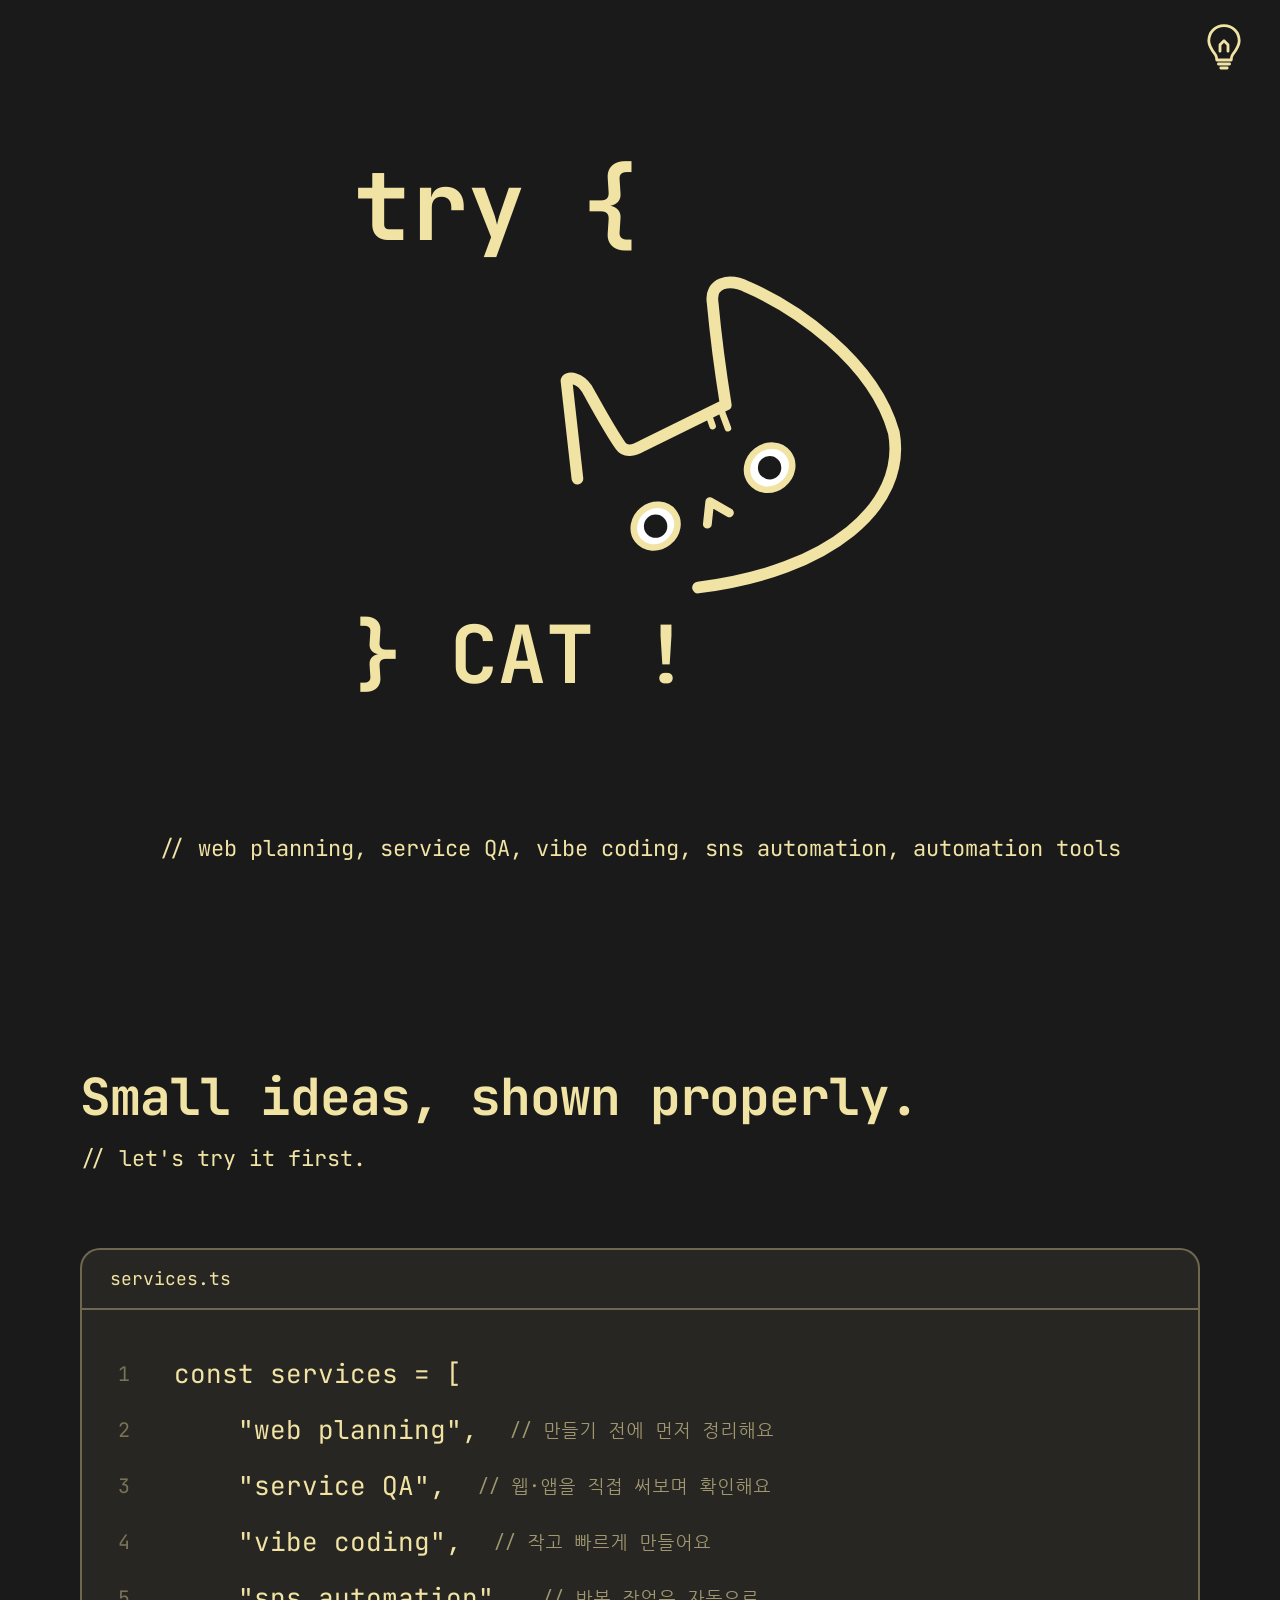
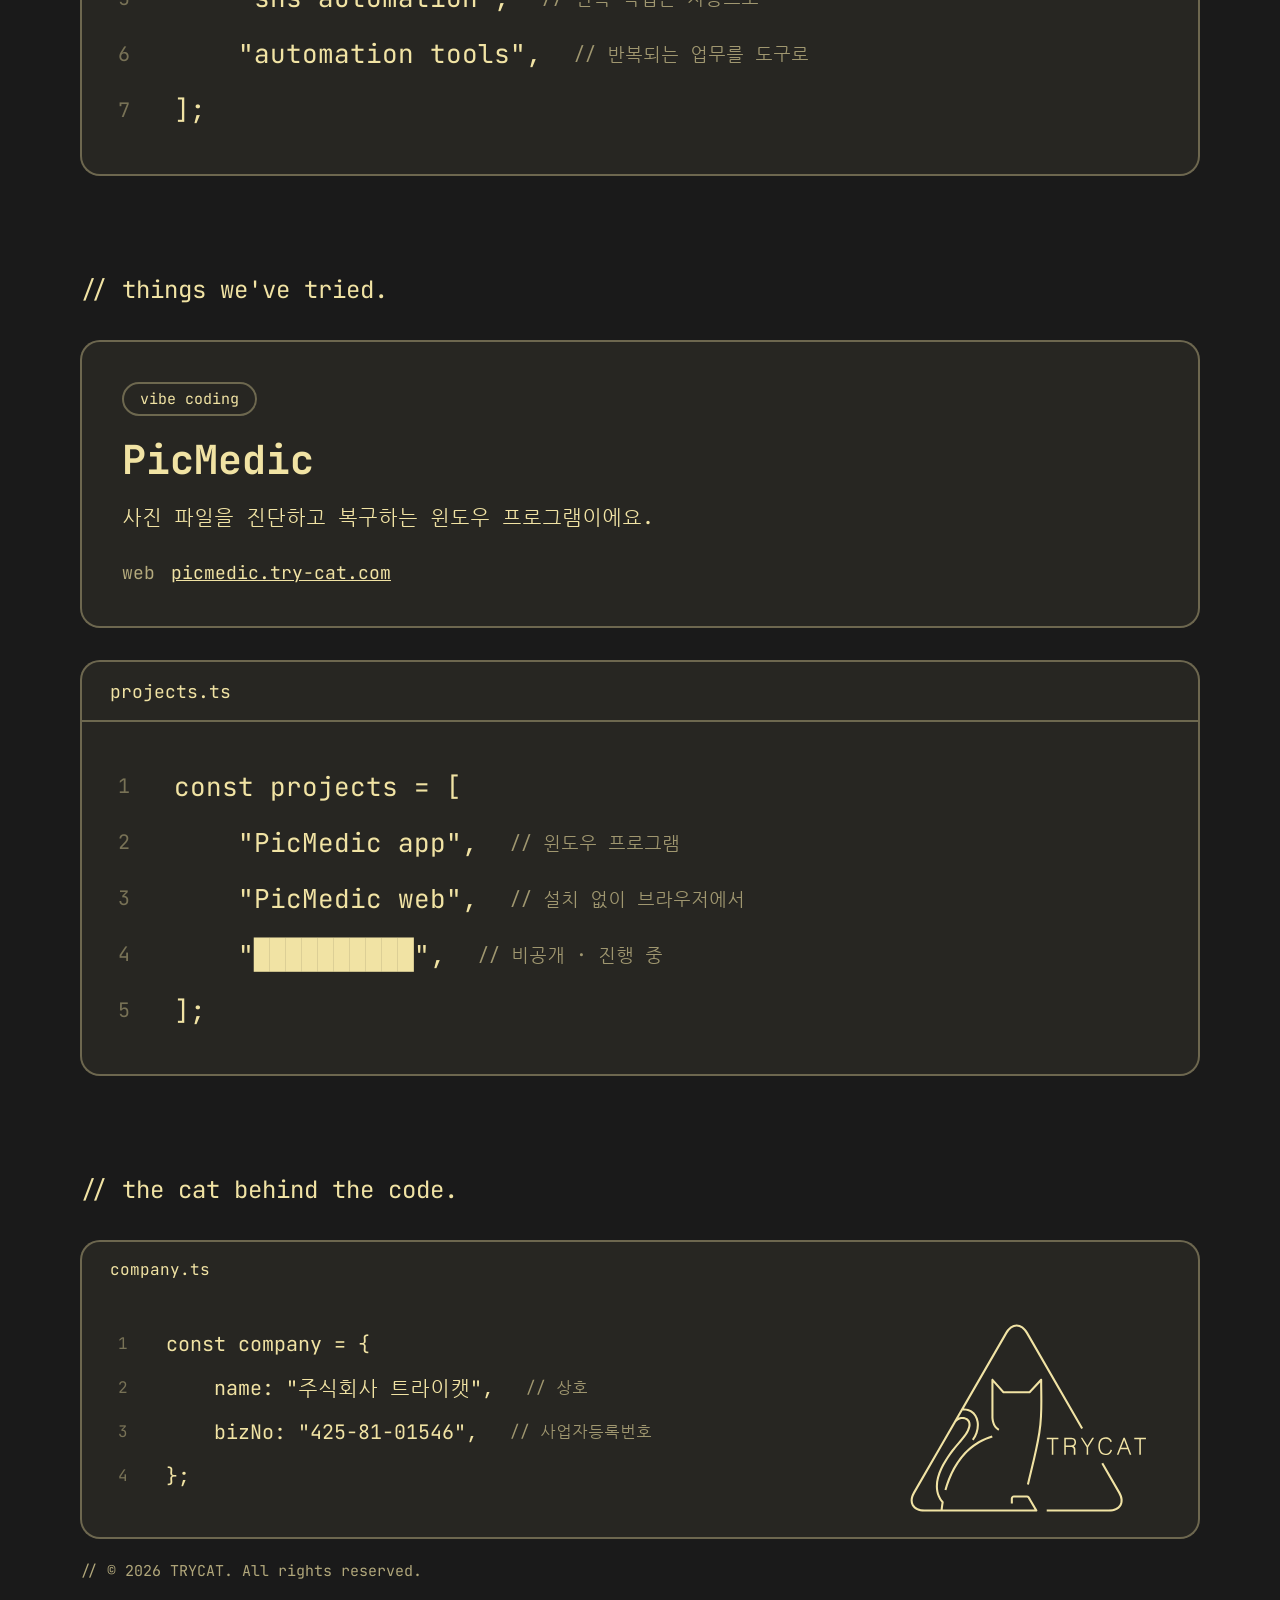
==== commit 51e52054: "Fill in company name and business registration number Co-Authored-By: Claude Opus 5.5 <noreply@anthr" ====
--- a/index.html
+++ b/index.html
@@ -5,8 +5,12 @@
 <meta name="viewport" content="width=device-width, initial-scale=1, viewport-fit=cover">
 <title>TRYCAT — small ideas, shown properly.</title>
 <meta name="description" content="웹 기획, 서비스 QA, 바이브코딩, SNS 자동화, 자동화 툴. 작은 아이디어도 제대로 보여드립니다.">
+<meta name="keywords" content="TRYCAT, 트라이캣, 웹 기획, 서비스 QA, 바이브코딩, SNS 자동화, 자동화 툴, PicMedic, 픽메딕">
+<link rel="canonical" href="https://try-cat.com/">
 <meta name="theme-color" content="#1A1A1A">
 <meta property="og:type" content="website">
+<meta property="og:url" content="https://try-cat.com/">
+<meta property="og:site_name" content="TRYCAT">
 <meta property="og:title" content="TRYCAT — small ideas, shown properly.">
 <meta property="og:description" content="웹 기획, 서비스 QA, 바이브코딩, SNS 자동화, 자동화 툴. 작은 아이디어도 제대로 보여드립니다.">
 <meta property="og:image" content="https://try-cat.com/assets/og-image.png">
@@ -19,6 +23,9 @@
 <link rel="preconnect" href="https://fonts.gstatic.com" crossorigin>
 <link rel="stylesheet" href="https://fonts.googleapis.com/css2?family=JetBrains+Mono:wght@400;700&amp;family=Nanum+Gothic+Coding:wght@400;700&amp;display=swap">
 <link rel="stylesheet" href="style.css">
+<script type="application/ld+json">
+{"@context":"https://schema.org","@type":"Organization","name":"TRYCAT","alternateName":"트라이캣","legalName":"주식회사 트라이캣","url":"https://try-cat.com/","logo":"https://try-cat.com/apple-touch-icon.png"}
+</script>
 <script>try{var t=localStorage.getItem('trycat-theme');if(t==='light'||t==='dark')document.documentElement.setAttribute('data-theme',t)}catch(e){}</script>
 </head>
 <body>
@@ -76,7 +83,7 @@
 <div class="cl"><span class="code">const services = [</span></div>
 <div class="cl"><button type="button" class="kw" aria-describedby="sv-tip-1">"web planning",</button><span class="cm">// 만들기 전에 먼저 정리해요</span><span class="tip" role="tooltip" id="sv-tip-1">만들기 전에 먼저 정리해요. 아이디어를 화면 구성과 기능 목록으로 풀어서 무엇을 만들지 눈에 보이게 해드려요.</span></div>
 <div class="cl"><button type="button" class="kw" aria-describedby="sv-tip-2">"service QA",</button><span class="cm">// 웹·앱을 직접 써보며 확인해요</span><span class="tip" role="tooltip" id="sv-tip-2">웹과 앱 서비스를 직접 써보며 확인해요. 화면과 기능의 오류, 불편한 부분을 찾아 정리해드려요.</span></div>
-<div class="cl"><button type="button" class="kw" aria-describedby="sv-tip-3">"vibe coding",</button><span class="cm">// 기획부터 프로토타입까지</span><span class="tip" role="tooltip" id="sv-tip-3">프롬프트 설계부터 기획, 프로토타입까지 AI와 함께 진행해요. 아이디어를 직접 눌러볼 수 있는 결과물로 빠르게 보여드려요.</span></div>
+<div class="cl"><button type="button" class="kw" aria-describedby="sv-tip-3">"vibe coding",</button><span class="cm">// 작고 빠르게 만들어요</span><span class="tip" role="tooltip" id="sv-tip-3">AI와 함께 아이디어를 보여드릴게요. 윈도우 프로그램부터 소개 페이지까지 작고 빠르게 만들어요.</span></div>
 <div class="cl"><button type="button" class="kw" aria-describedby="sv-tip-4">"sns automation",</button><span class="cm">// 반복 작업은 자동으로</span><span class="tip" role="tooltip" id="sv-tip-4">반복되는 게시와 콘텐츠 생성, 예약 게시, 채널 운영 도구의 자동화를 쉽고 간편하게 시작해보세요.</span></div>
 <div class="cl"><button type="button" class="kw" aria-describedby="sv-tip-5">"automation tools",</button><span class="cm">// 반복되는 업무를 도구로</span><span class="tip" role="tooltip" id="sv-tip-5">반복되는 업무를 덜어주는 도구를 만들어요. 혼자 쓰는 업무 도구부터 눌러볼 수 있는 시제품까지 작게 시작해요.</span></div>
 <div class="cl"><span class="code">];</span></div>
@@ -85,7 +92,7 @@
 <div class="acc-list only-mobile">
 <details class="acc" open><summary><h3>web planning</h3><span class="plus" aria-hidden="true">+</span></summary><p>만들기 전에 먼저 정리해요. 아이디어를 화면 구성과 기능 목록으로 풀어서 무엇을 만들지 눈에 보이게 해드려요.</p></details>
 <details class="acc"><summary><h3>service QA</h3><span class="plus" aria-hidden="true">+</span></summary><p>웹과 앱 서비스를 직접 써보며 확인해요. 화면과 기능의 오류, 불편한 부분을 찾아 정리해드려요.</p></details>
-<details class="acc"><summary><h3>vibe coding</h3><span class="plus" aria-hidden="true">+</span></summary><p>프롬프트 설계부터 기획, 프로토타입까지 AI와 함께 진행해요. 아이디어를 직접 눌러볼 수 있는 결과물로 빠르게 보여드려요.</p></details>
+<details class="acc"><summary><h3>vibe coding</h3><span class="plus" aria-hidden="true">+</span></summary><p>AI와 함께 아이디어를 보여드릴게요. 윈도우 프로그램부터 소개 페이지까지 작고 빠르게 만들어요.</p></details>
 <details class="acc"><summary><h3>sns automation</h3><span class="plus" aria-hidden="true">+</span></summary><p>반복되는 게시와 콘텐츠 생성, 예약 게시, 채널 운영 도구의 자동화를 쉽고 간편하게 시작해보세요.</p></details>
 <details class="acc"><summary><h3>automation tools</h3><span class="plus" aria-hidden="true">+</span></summary><p>반복되는 업무를 덜어주는 도구를 만들어요. 혼자 쓰는 업무 도구부터 눌러볼 수 있는 시제품까지 작게 시작해요.</p></details>
 </div>
@@ -95,7 +102,6 @@
 <section aria-label="레퍼런스">
 <div class="wrap">
 <p class="cmt">// things we've tried.</p>
-<div class="cards">
 <article class="card">
 <div>
 <span class="chip">vibe coding</span>
@@ -107,36 +113,13 @@
 -->
 <p class="links" data-site-row="picmedicUrl"><span>web</span><a data-site="picmedicUrl" href="#"></a></p>
 </article>
-<article class="card">
-<div>
-<span class="chip">service QA</span>
-<h3>consulting tool</h3>
-<p class="desc">컨설팅 업무 도구의 웹과 앱을 직접 써보며 오류와 불편한 부분을 찾아 정리했어요.</p>
-</div>
-</article>
-<article class="card">
-<div>
-<span class="chip">web planning</span>
-<h3>job platform</h3>
-<p class="desc">구인구직 플랫폼의 웹과 앱 화면 구성과 기능을 기획했어요.</p>
-<h3>consulting tool</h3>
-<p class="desc">컨설팅 업무 도구의 웹 화면 구성과 기능을 기획했어요.</p>
-</div>
-</article>
-</div>
 <div class="win only-desktop">
 <div class="win-title">projects.ts</div>
 <div class="win-body">
 <div class="cl"><span class="code">const projects = [</span></div>
-<div class="cl"><span class="cm grp">// vibe coding</span></div>
 <div class="cl"><button type="button" class="kw" aria-describedby="pj-tip-1">"PicMedic app",</button><span class="cm">// 윈도우 프로그램</span><span class="tip" role="tooltip" id="pj-tip-1">사진 파일을 진단하고 복구하는 윈도우 프로그램이에요.</span></div>
 <div class="cl"><button type="button" class="kw" aria-describedby="pj-tip-2">"PicMedic web",</button><span class="cm">// 설치 없이 브라우저에서</span><span class="tip" role="tooltip" id="pj-tip-2">설치 없이 브라우저에서 바로 쓰는 웹 버전이에요.</span></div>
 <div class="cl"><button type="button" class="kw" aria-describedby="pj-tip-3">"██████████",</button><span class="cm">// 비공개 · 진행 중</span><span class="tip" role="tooltip" id="pj-tip-3">아직 공개할 수 없는 프로젝트를 만들고 있어요.</span></div>
-<div class="cl"><span class="cm grp">// service QA</span></div>
-<div class="cl"><button type="button" class="kw" aria-describedby="pj-tip-4">"consulting tool",</button><span class="cm">// 웹·앱 QA</span><span class="tip" role="tooltip" id="pj-tip-4">컨설팅 업무 도구의 웹과 앱을 직접 써보며 오류와 불편한 부분을 찾아 정리했어요.</span></div>
-<div class="cl"><span class="cm grp">// web planning</span></div>
-<div class="cl"><button type="button" class="kw" aria-describedby="pj-tip-5">"job platform",</button><span class="cm">// 웹·앱 기획</span><span class="tip" role="tooltip" id="pj-tip-5">구인구직 플랫폼의 웹과 앱 화면 구성과 기능을 기획했어요.</span></div>
-<div class="cl"><button type="button" class="kw" aria-describedby="pj-tip-6">"consulting tool",</button><span class="cm">// 웹 기획</span><span class="tip" role="tooltip" id="pj-tip-6">컨설팅 업무 도구의 웹 화면 구성과 기능을 기획했어요.</span></div>
 <div class="cl"><span class="code">];</span></div>
 </div>
 </div>
@@ -144,9 +127,6 @@
 <details class="acc"><summary><h3>PicMedic app</h3><span class="plus" aria-hidden="true">+</span></summary><p>사진 파일을 진단하고 복구하는 윈도우 프로그램이에요.</p></details>
 <details class="acc"><summary><h3>PicMedic web</h3><span class="plus" aria-hidden="true">+</span></summary><p>설치 없이 브라우저에서 바로 쓰는 웹 버전이에요.</p></details>
 <details class="acc"><summary><h3>██████████</h3><span class="plus" aria-hidden="true">+</span></summary><p>아직 공개할 수 없는 프로젝트를 만들고 있어요.</p></details>
-<details class="acc"><summary><h3>consulting tool</h3><span class="plus" aria-hidden="true">+</span></summary><p>컨설팅 업무 도구의 웹과 앱을 직접 써보며 오류와 불편한 부분을 찾아 정리했어요.</p></details>
-<details class="acc"><summary><h3>job platform</h3><span class="plus" aria-hidden="true">+</span></summary><p>구인구직 플랫폼의 웹과 앱 화면 구성과 기능을 기획했어요.</p></details>
-<details class="acc"><summary><h3>consulting tool</h3><span class="plus" aria-hidden="true">+</span></summary><p>컨설팅 업무 도구의 웹 화면 구성과 기능을 기획했어요.</p></details>
 </div>
 </div>
 </section>
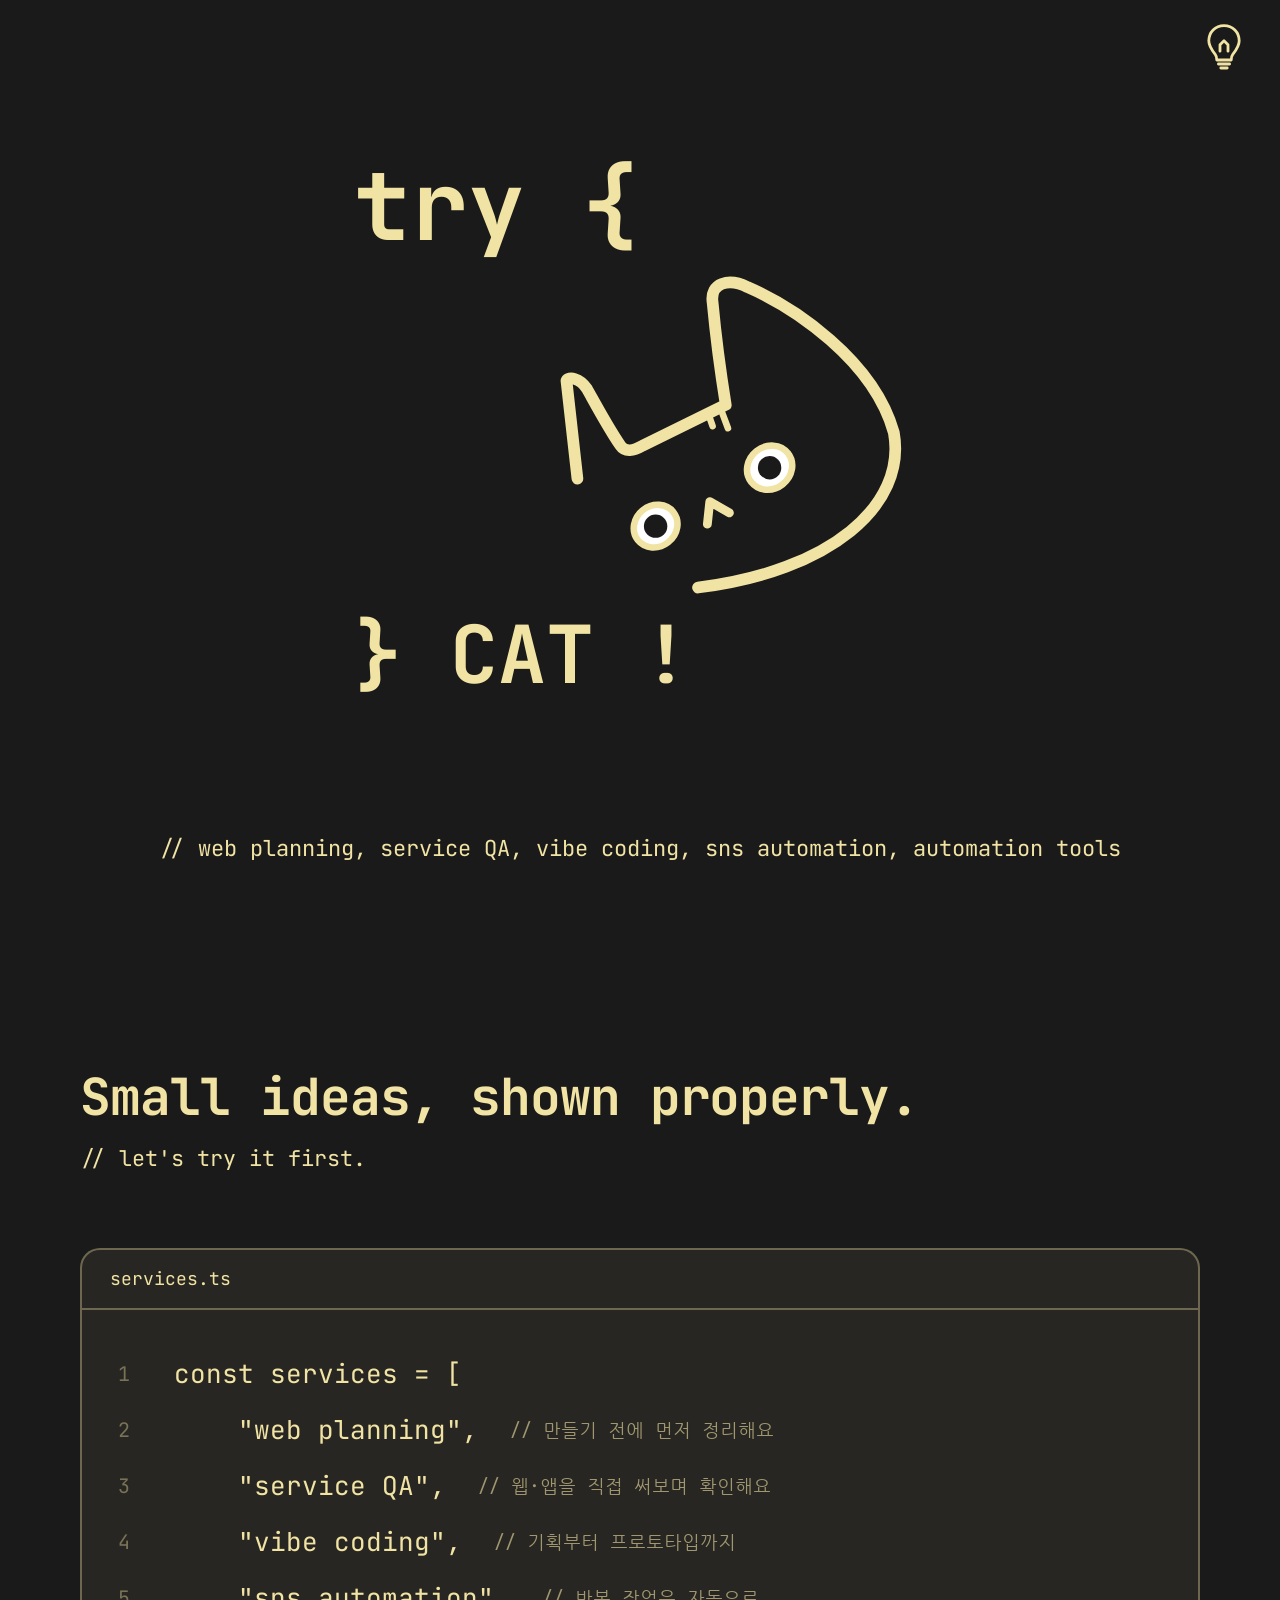
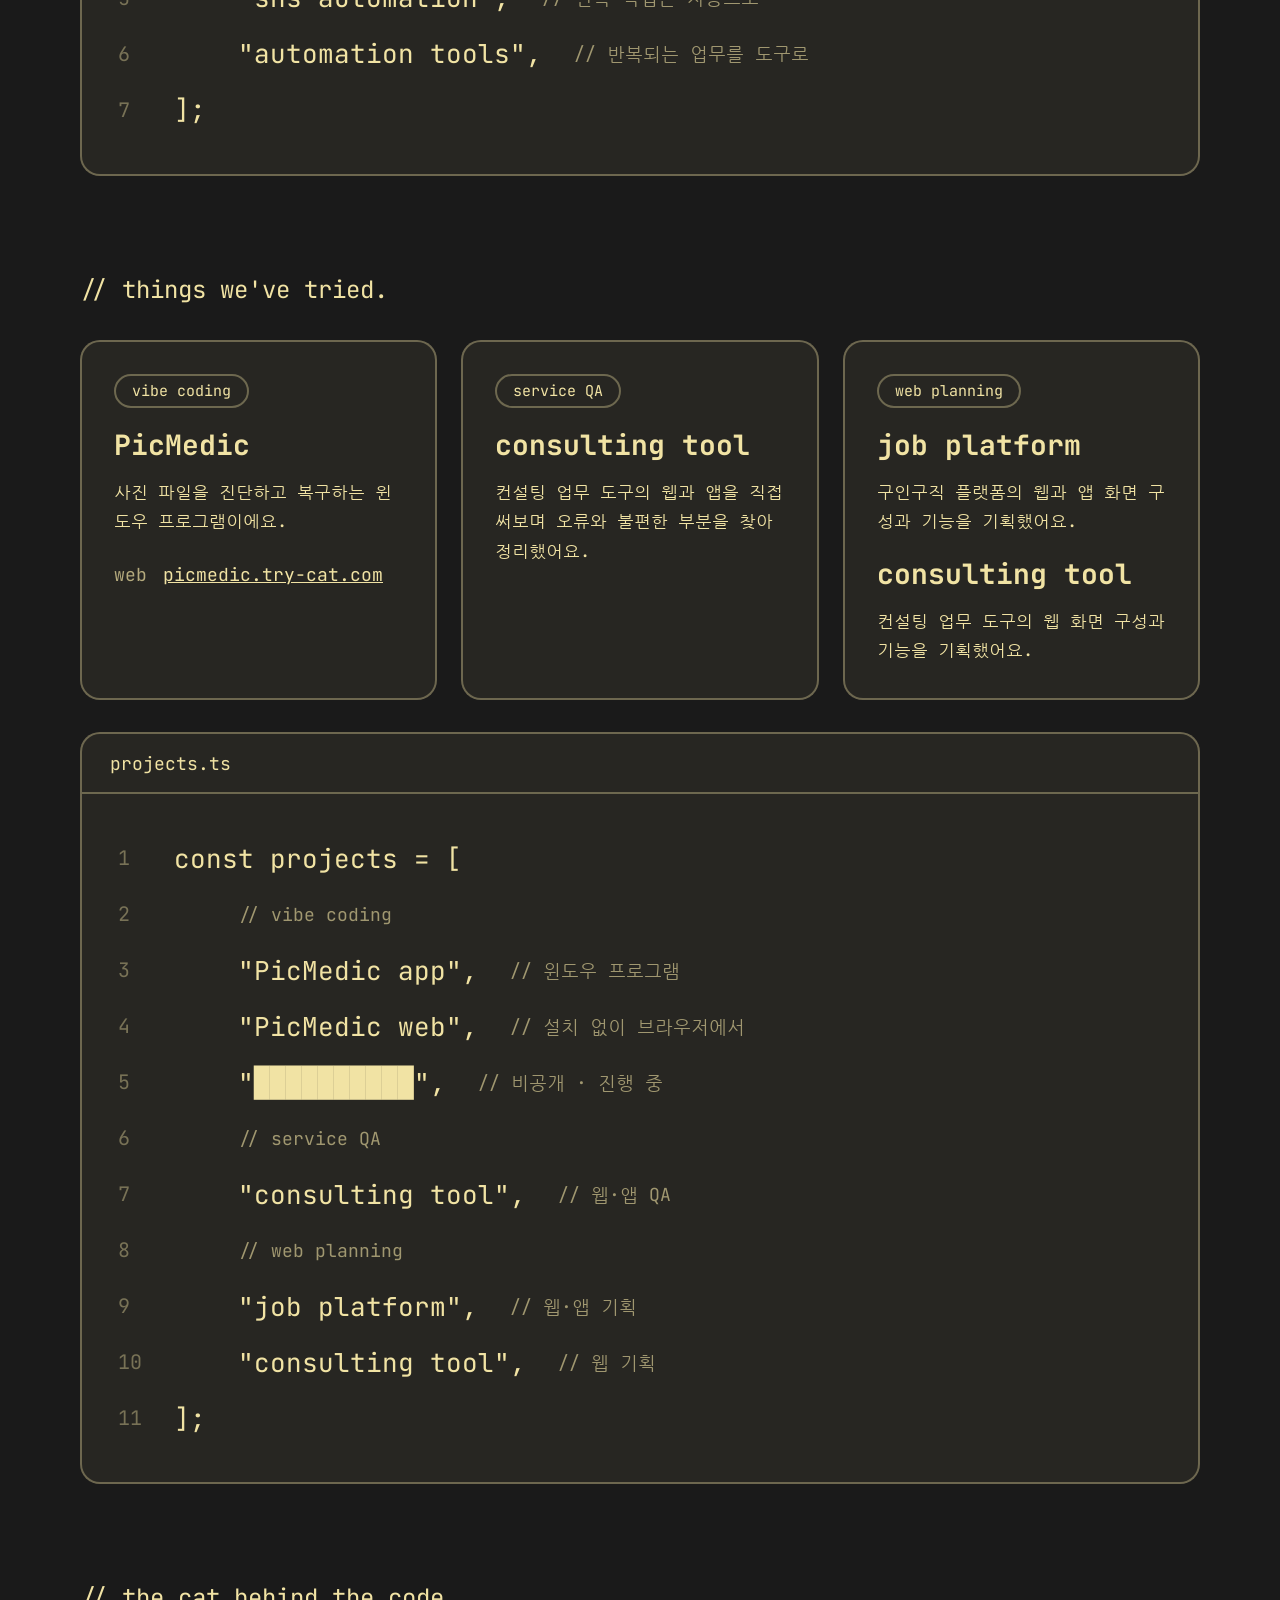
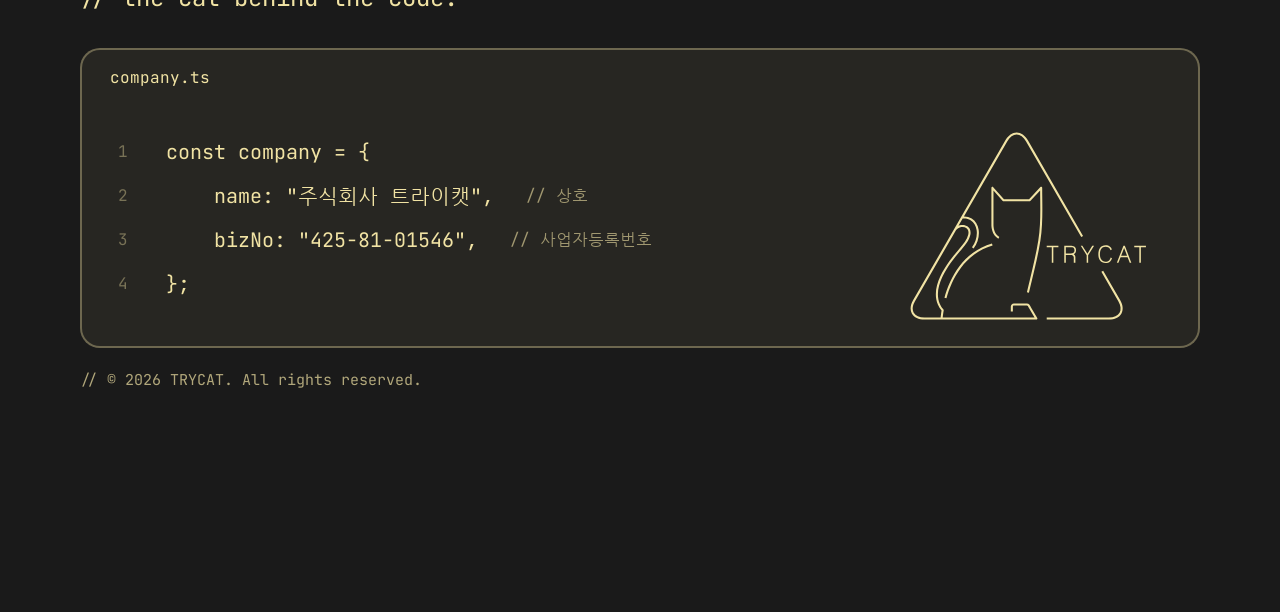
==== commit 5472515e: "Merge pull request #5 from KMi0001/claude/triyecat-web-import-6hli0e 회사 정보 입력 (주식회사 트라이캣, 425-81-015" ====
--- a/index.html
+++ b/index.html
@@ -83,7 +83,7 @@
 <div class="cl"><span class="code">const services = [</span></div>
 <div class="cl"><button type="button" class="kw" aria-describedby="sv-tip-1">"web planning",</button><span class="cm">// 만들기 전에 먼저 정리해요</span><span class="tip" role="tooltip" id="sv-tip-1">만들기 전에 먼저 정리해요. 아이디어를 화면 구성과 기능 목록으로 풀어서 무엇을 만들지 눈에 보이게 해드려요.</span></div>
 <div class="cl"><button type="button" class="kw" aria-describedby="sv-tip-2">"service QA",</button><span class="cm">// 웹·앱을 직접 써보며 확인해요</span><span class="tip" role="tooltip" id="sv-tip-2">웹과 앱 서비스를 직접 써보며 확인해요. 화면과 기능의 오류, 불편한 부분을 찾아 정리해드려요.</span></div>
-<div class="cl"><button type="button" class="kw" aria-describedby="sv-tip-3">"vibe coding",</button><span class="cm">// 작고 빠르게 만들어요</span><span class="tip" role="tooltip" id="sv-tip-3">AI와 함께 아이디어를 보여드릴게요. 윈도우 프로그램부터 소개 페이지까지 작고 빠르게 만들어요.</span></div>
+<div class="cl"><button type="button" class="kw" aria-describedby="sv-tip-3">"vibe coding",</button><span class="cm">// 기획부터 프로토타입까지</span><span class="tip" role="tooltip" id="sv-tip-3">프롬프트 설계부터 기획, 프로토타입까지 AI와 함께 진행해요. 아이디어를 직접 눌러볼 수 있는 결과물로 빠르게 보여드려요.</span></div>
 <div class="cl"><button type="button" class="kw" aria-describedby="sv-tip-4">"sns automation",</button><span class="cm">// 반복 작업은 자동으로</span><span class="tip" role="tooltip" id="sv-tip-4">반복되는 게시와 콘텐츠 생성, 예약 게시, 채널 운영 도구의 자동화를 쉽고 간편하게 시작해보세요.</span></div>
 <div class="cl"><button type="button" class="kw" aria-describedby="sv-tip-5">"automation tools",</button><span class="cm">// 반복되는 업무를 도구로</span><span class="tip" role="tooltip" id="sv-tip-5">반복되는 업무를 덜어주는 도구를 만들어요. 혼자 쓰는 업무 도구부터 눌러볼 수 있는 시제품까지 작게 시작해요.</span></div>
 <div class="cl"><span class="code">];</span></div>
@@ -92,7 +92,7 @@
 <div class="acc-list only-mobile">
 <details class="acc" open><summary><h3>web planning</h3><span class="plus" aria-hidden="true">+</span></summary><p>만들기 전에 먼저 정리해요. 아이디어를 화면 구성과 기능 목록으로 풀어서 무엇을 만들지 눈에 보이게 해드려요.</p></details>
 <details class="acc"><summary><h3>service QA</h3><span class="plus" aria-hidden="true">+</span></summary><p>웹과 앱 서비스를 직접 써보며 확인해요. 화면과 기능의 오류, 불편한 부분을 찾아 정리해드려요.</p></details>
-<details class="acc"><summary><h3>vibe coding</h3><span class="plus" aria-hidden="true">+</span></summary><p>AI와 함께 아이디어를 보여드릴게요. 윈도우 프로그램부터 소개 페이지까지 작고 빠르게 만들어요.</p></details>
+<details class="acc"><summary><h3>vibe coding</h3><span class="plus" aria-hidden="true">+</span></summary><p>프롬프트 설계부터 기획, 프로토타입까지 AI와 함께 진행해요. 아이디어를 직접 눌러볼 수 있는 결과물로 빠르게 보여드려요.</p></details>
 <details class="acc"><summary><h3>sns automation</h3><span class="plus" aria-hidden="true">+</span></summary><p>반복되는 게시와 콘텐츠 생성, 예약 게시, 채널 운영 도구의 자동화를 쉽고 간편하게 시작해보세요.</p></details>
 <details class="acc"><summary><h3>automation tools</h3><span class="plus" aria-hidden="true">+</span></summary><p>반복되는 업무를 덜어주는 도구를 만들어요. 혼자 쓰는 업무 도구부터 눌러볼 수 있는 시제품까지 작게 시작해요.</p></details>
 </div>
@@ -102,6 +102,7 @@
 <section aria-label="레퍼런스">
 <div class="wrap">
 <p class="cmt">// things we've tried.</p>
+<div class="cards">
 <article class="card">
 <div>
 <span class="chip">vibe coding</span>
@@ -113,20 +114,38 @@
 -->
 <p class="links" data-site-row="picmedicUrl"><span>web</span><a data-site="picmedicUrl" href="#"></a></p>
 </article>
+<article class="card">
+<div>
+<span class="chip">service QA</span>
+<h3>consulting tool</h3>
+<p class="desc">컨설팅 업무 도구의 웹과 앱을 직접 써보며 오류와 불편한 부분을 찾아 정리했어요.</p>
+</div>
+</article>
+<article class="card">
+<div>
+<span class="chip">web planning</span>
+<h3>job platform</h3>
+<p class="desc">구인구직 플랫폼의 웹과 앱 화면 구성과 기능을 기획했어요.</p>
+<h3>consulting tool</h3>
+<p class="desc">컨설팅 업무 도구의 웹 화면 구성과 기능을 기획했어요.</p>
+</div>
+</article>
+</div>
 <div class="win only-desktop">
 <div class="win-title">projects.ts</div>
 <div class="win-body">
 <div class="cl"><span class="code">const projects = [</span></div>
+<div class="cl"><span class="cm grp">// vibe coding</span></div>
 <div class="cl"><button type="button" class="kw" aria-describedby="pj-tip-1">"PicMedic app",</button><span class="cm">// 윈도우 프로그램</span><span class="tip" role="tooltip" id="pj-tip-1">사진 파일을 진단하고 복구하는 윈도우 프로그램이에요.</span></div>
 <div class="cl"><button type="button" class="kw" aria-describedby="pj-tip-2">"PicMedic web",</button><span class="cm">// 설치 없이 브라우저에서</span><span class="tip" role="tooltip" id="pj-tip-2">설치 없이 브라우저에서 바로 쓰는 웹 버전이에요.</span></div>
 <div class="cl"><button type="button" class="kw" aria-describedby="pj-tip-3">"██████████",</button><span class="cm">// 비공개 · 진행 중</span><span class="tip" role="tooltip" id="pj-tip-3">아직 공개할 수 없는 프로젝트를 만들고 있어요.</span></div>
+<div class="cl"><span class="cm grp">// service QA</span></div>
+<div class="cl"><button type="button" class="kw" aria-describedby="pj-tip-4">"consulting tool",</button><span class="cm">// 웹·앱 QA</span><span class="tip" role="tooltip" id="pj-tip-4">컨설팅 업무 도구의 웹과 앱을 직접 써보며 오류와 불편한 부분을 찾아 정리했어요.</span></div>
+<div class="cl"><span class="cm grp">// web planning</span></div>
+<div class="cl"><button type="button" class="kw" aria-describedby="pj-tip-5">"job platform",</button><span class="cm">// 웹·앱 기획</span><span class="tip" role="tooltip" id="pj-tip-5">구인구직 플랫폼의 웹과 앱 화면 구성과 기능을 기획했어요.</span></div>
+<div class="cl"><button type="button" class="kw" aria-describedby="pj-tip-6">"consulting tool",</button><span class="cm">// 웹 기획</span><span class="tip" role="tooltip" id="pj-tip-6">컨설팅 업무 도구의 웹 화면 구성과 기능을 기획했어요.</span></div>
 <div class="cl"><span class="code">];</span></div>
 </div>
-</div>
-<div class="acc-list only-mobile">
-<details class="acc"><summary><h3>PicMedic app</h3><span class="plus" aria-hidden="true">+</span></summary><p>사진 파일을 진단하고 복구하는 윈도우 프로그램이에요.</p></details>
-<details class="acc"><summary><h3>PicMedic web</h3><span class="plus" aria-hidden="true">+</span></summary><p>설치 없이 브라우저에서 바로 쓰는 웹 버전이에요.</p></details>
-<details class="acc"><summary><h3>██████████</h3><span class="plus" aria-hidden="true">+</span></summary><p>아직 공개할 수 없는 프로젝트를 만들고 있어요.</p></details>
 </div>
 </div>
 </section>
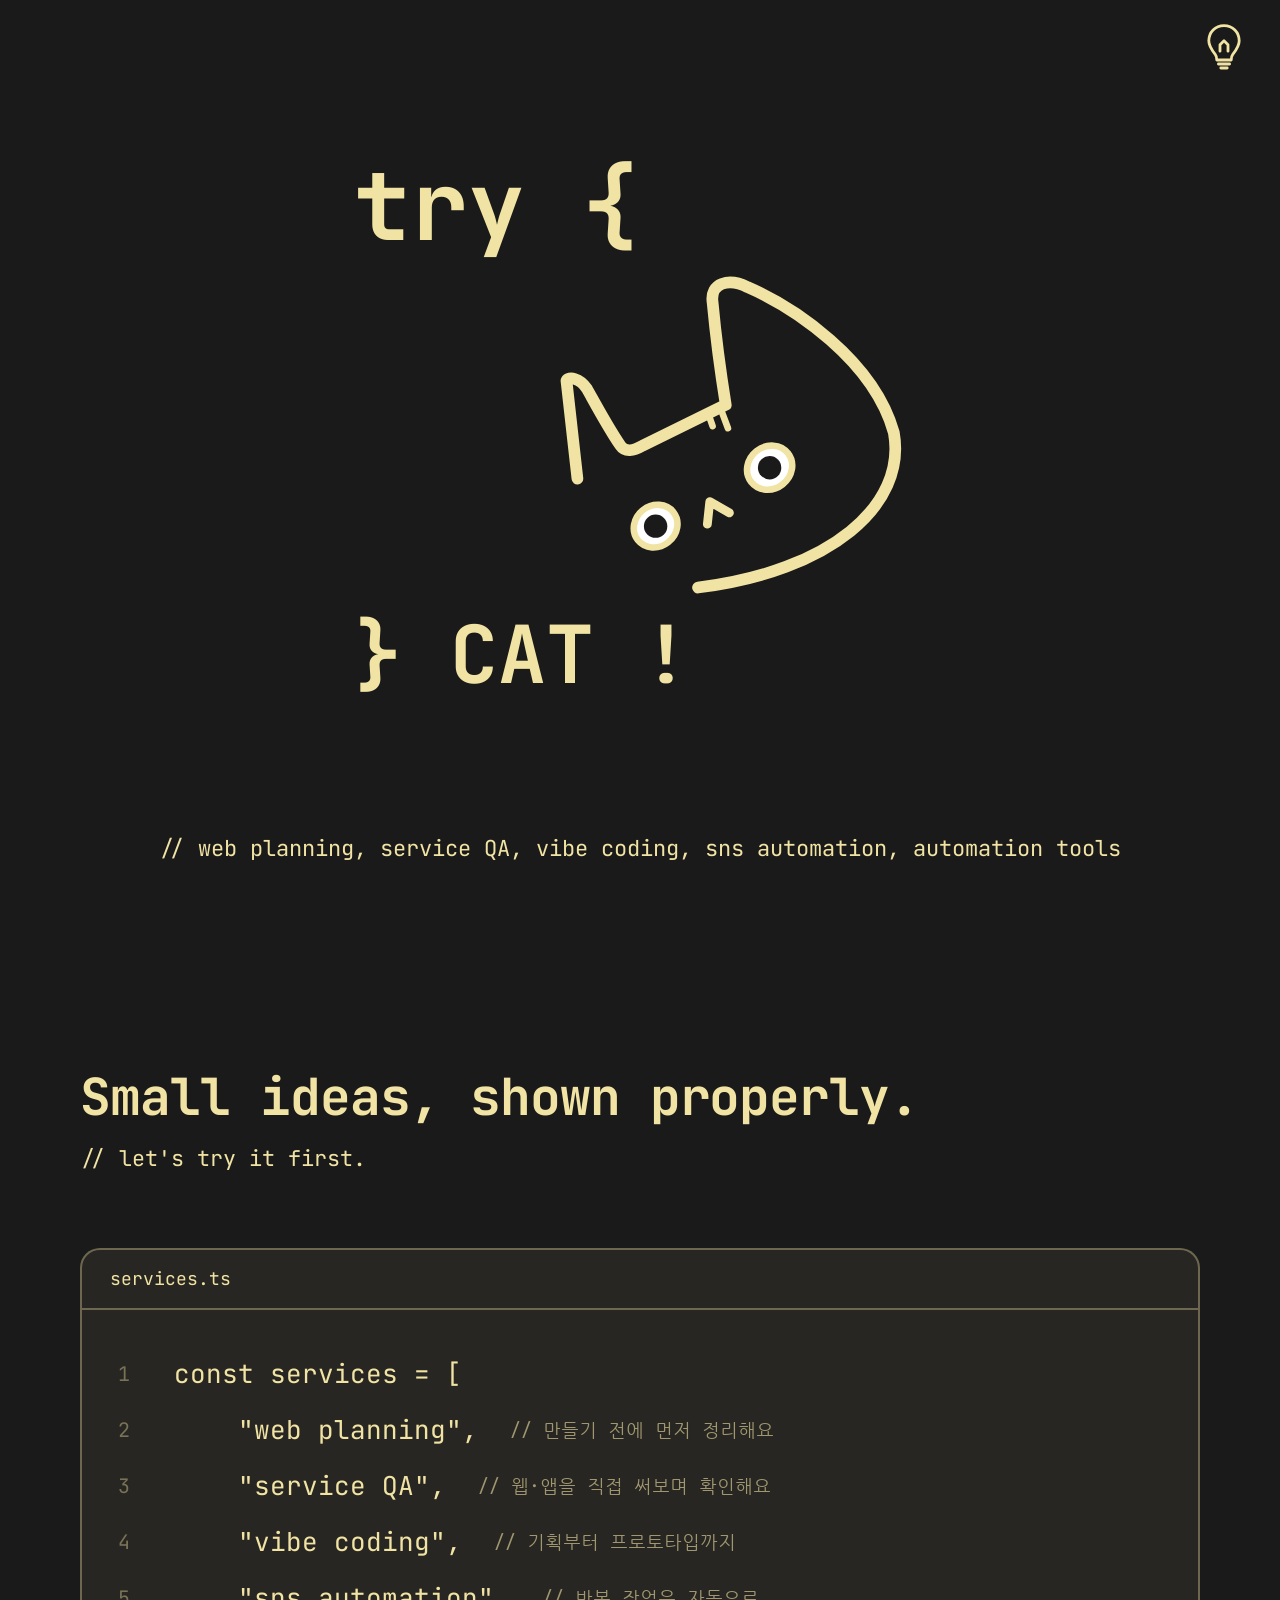
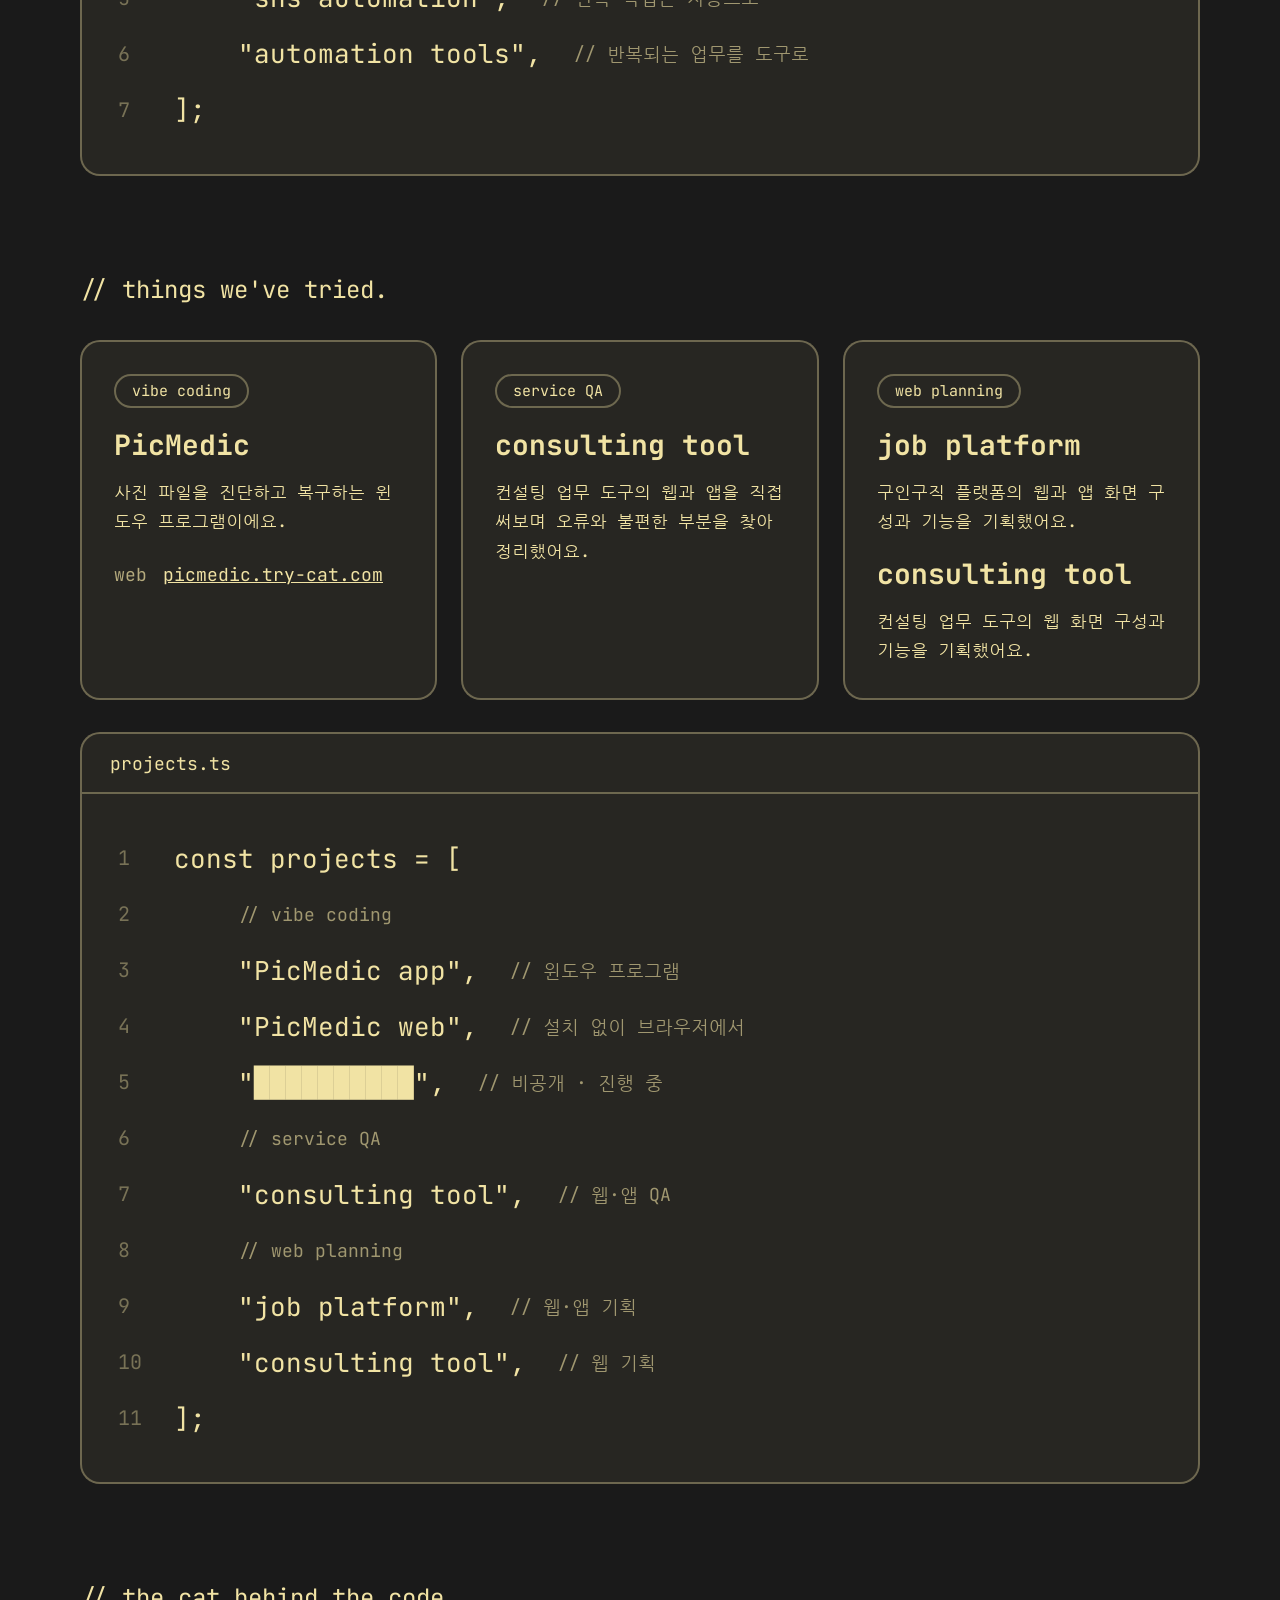
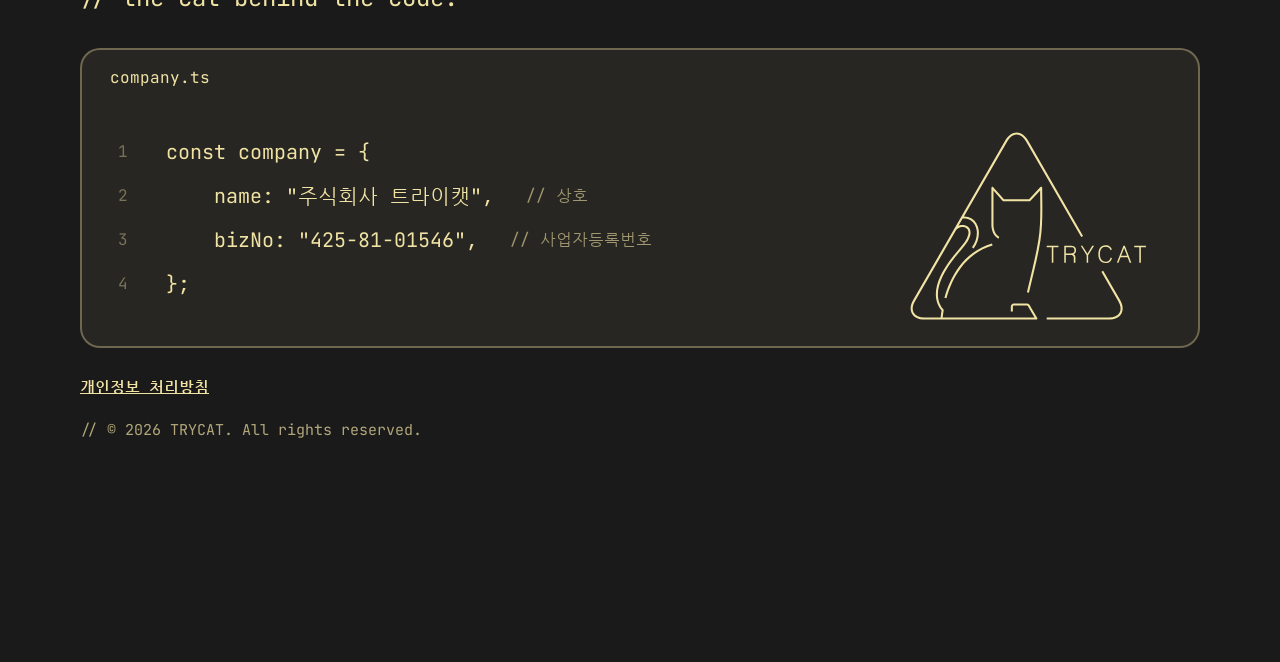
==== commit a6de3b91: "Add privacy policy page following the 2026 PIPC guideline - privacy_policy.html: purposes, items, re" ====
--- a/index.html
+++ b/index.html
@@ -7,6 +7,7 @@
 <meta name="description" content="웹 기획, 서비스 QA, 바이브코딩, SNS 자동화, 자동화 툴. 작은 아이디어도 제대로 보여드립니다.">
 <meta name="keywords" content="TRYCAT, 트라이캣, 웹 기획, 서비스 QA, 바이브코딩, SNS 자동화, 자동화 툴, PicMedic, 픽메딕">
 <link rel="canonical" href="https://try-cat.com/">
+<meta name="naver-site-verification" content="a7a4504d5a5f84b9ec6ec02ded72ef6a7875d18d">
 <meta name="theme-color" content="#1A1A1A">
 <meta property="og:type" content="website">
 <meta property="og:url" content="https://try-cat.com/">
@@ -224,6 +225,7 @@
 </div>
 </div>
 
+<p class="policy"><a href="privacy_policy.html"><strong>개인정보 처리방침</strong></a></p>
 <p class="copy">// © 2026 TRYCAT. All rights reserved.</p>
 </div>
 </footer>
--- a/style.css
+++ b/style.css
@@ -173,6 +173,7 @@
 .logo-panel { flex: 0 0 340px; padding: 24px; display: flex; align-items: center; justify-content: center; }
 .logo { display: block; width: 240px; height: auto; aspect-ratio: 445 / 355; }
 .lg { fill: currentColor; stroke: none; }
+.policy { margin-top: 28px; font-size: 15px; }
 .copy { margin-top: 20px; font-size: 15px; line-height: 1.6; opacity: .7; }
 .plain-info { font-size: 14px; line-height: 1.9; }
 .plain-info div { display: flex; gap: 16px; }
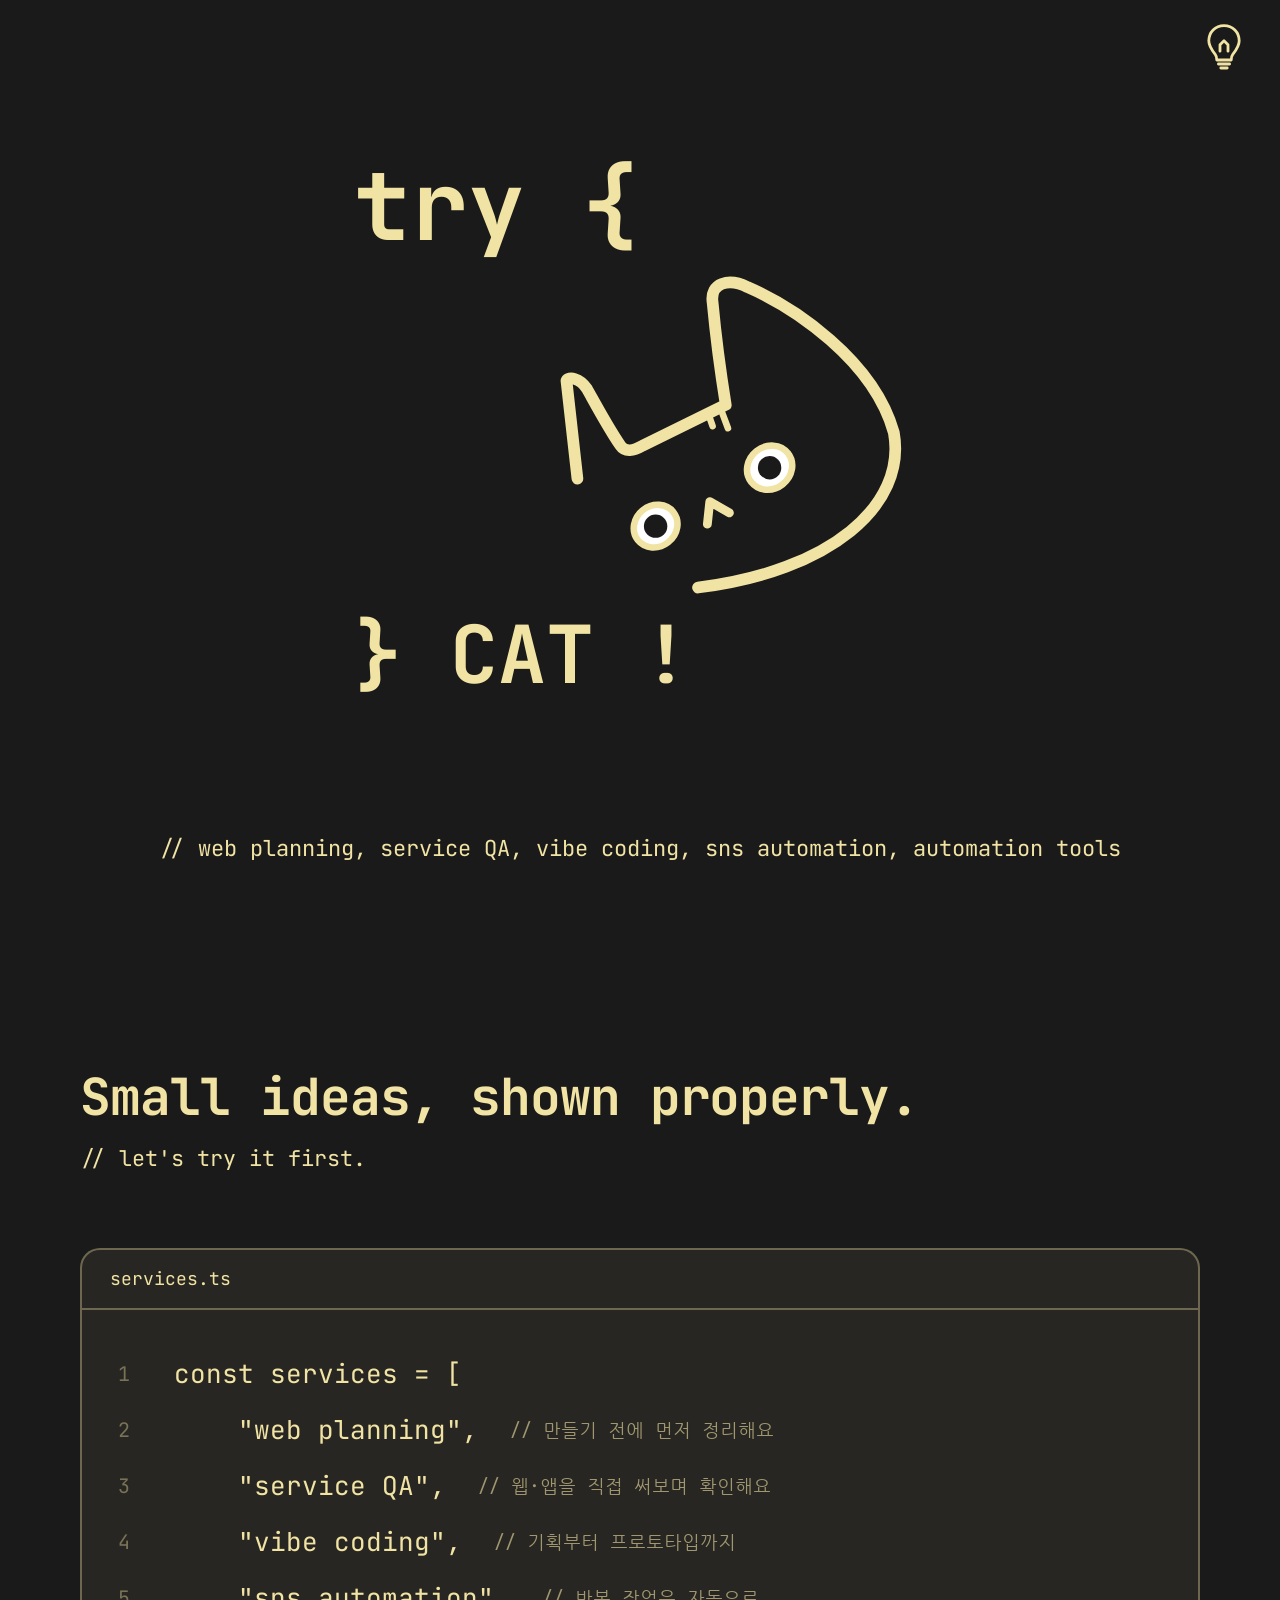
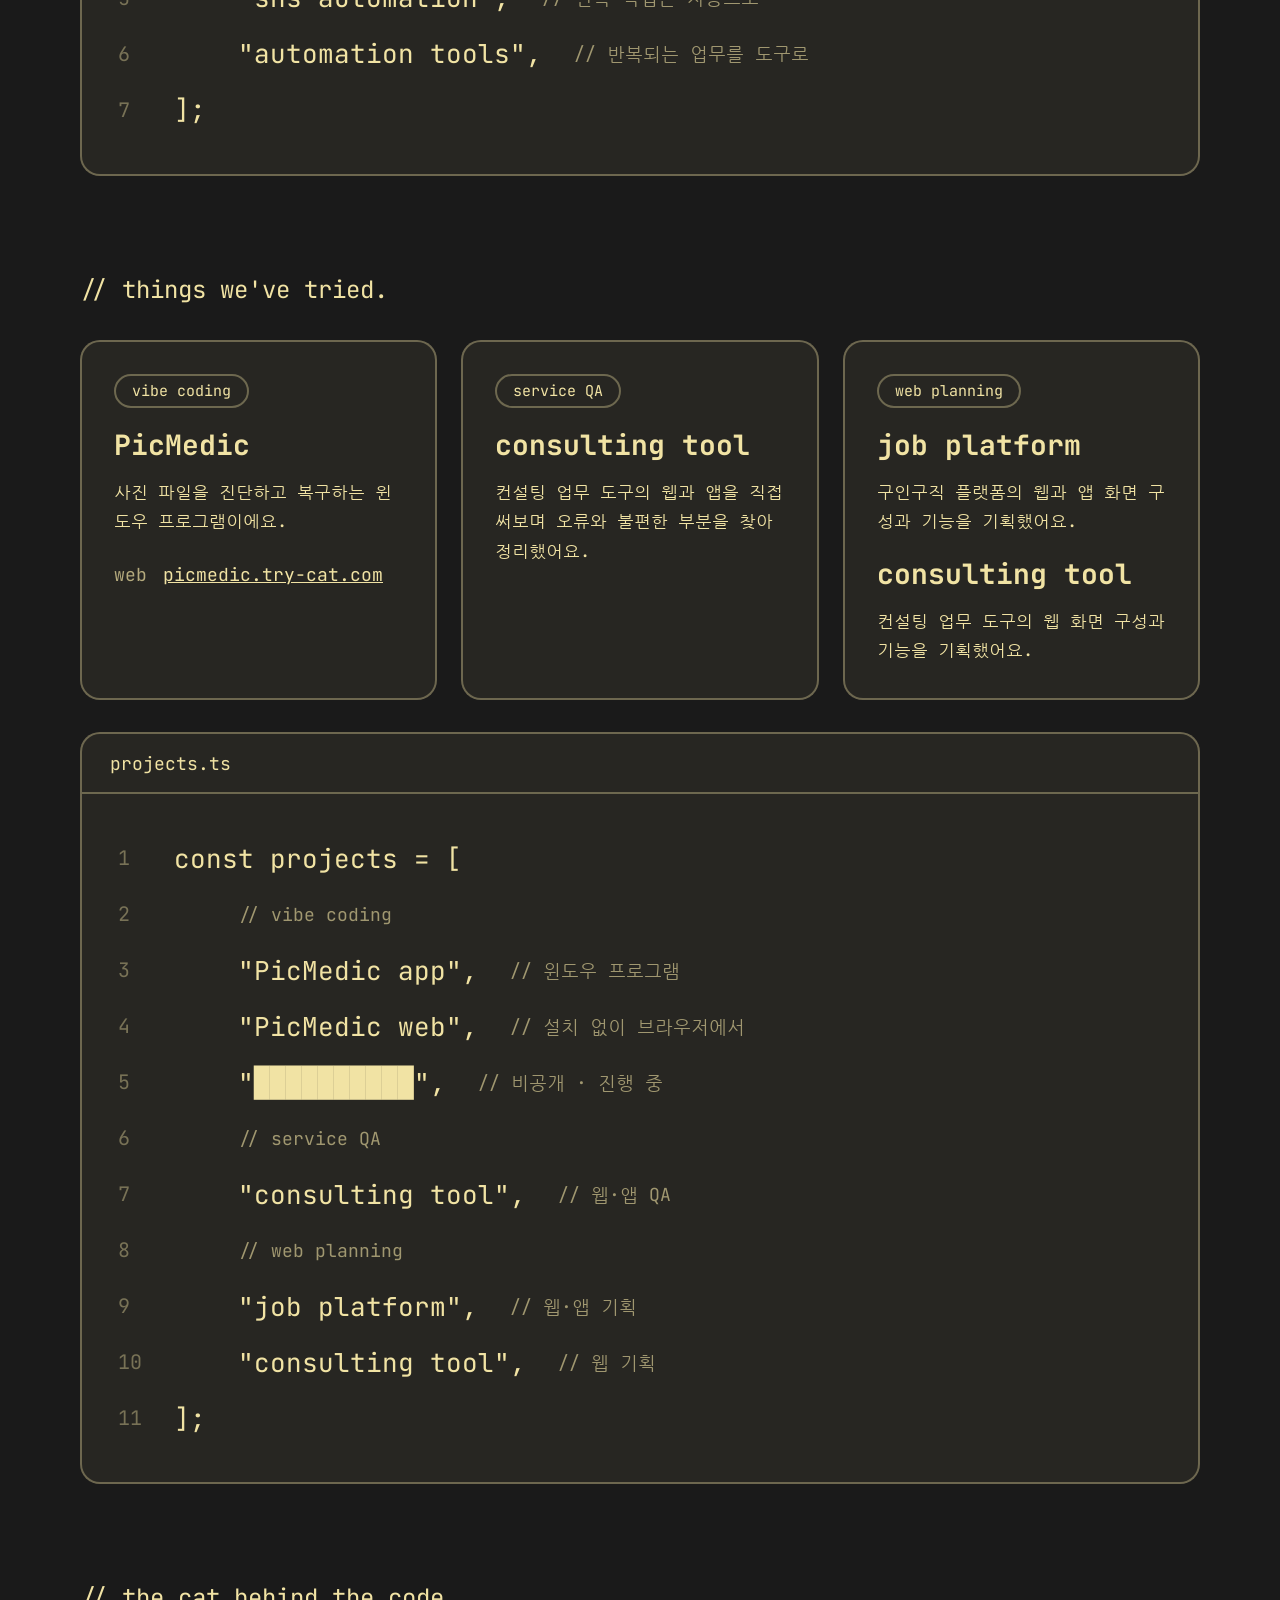
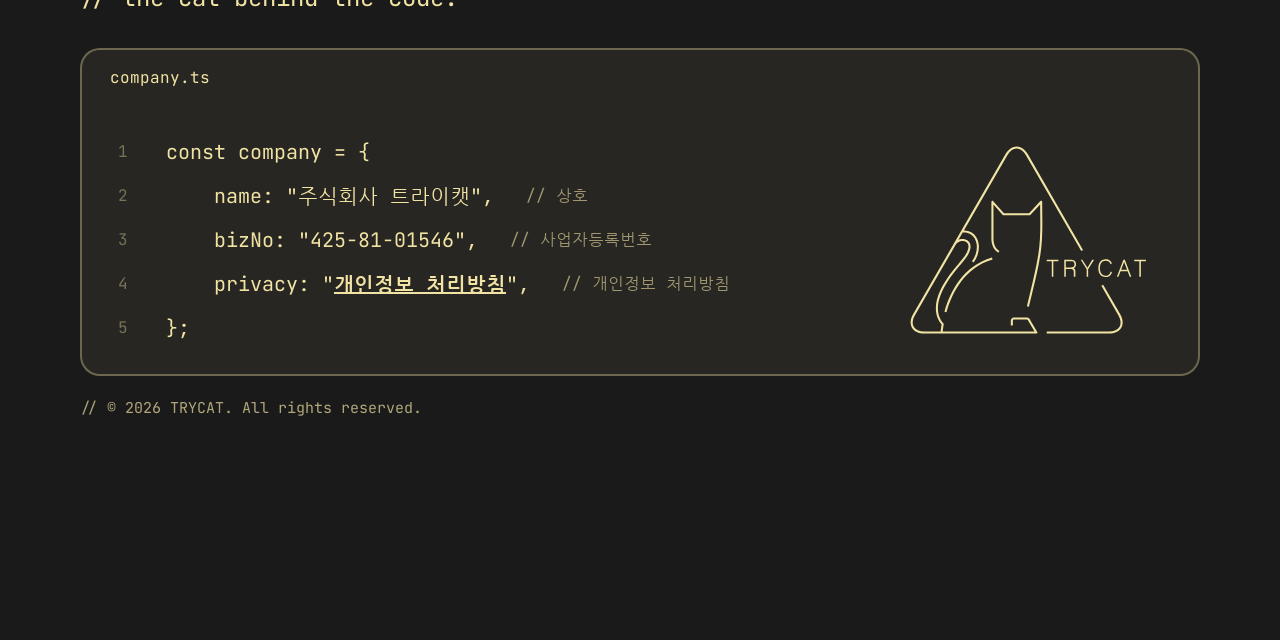
==== commit 0d6f16e9: "Move privacy policy link into the company block under bizNo Co-Authored-By: Claude Opus 5.5 <noreply" ====
--- a/index.html
+++ b/index.html
@@ -185,6 +185,7 @@
 <div class="cl"><span class="code">const company = {</span></div>
 <div class="cl" data-site-row="company"><span class="code indent">name: "<span data-site="company"></span>",</span><span class="cm">// 상호</span></div>
 <div class="cl" data-site-row="bizNo"><span class="code indent">bizNo: "<span data-site="bizNo"></span>",</span><span class="cm">// 사업자등록번호</span></div>
+<div class="cl"><span class="code indent">privacy: "<a href="privacy_policy.html"><strong>개인정보 처리방침</strong></a>",</span><span class="cm">// 개인정보 처리방침</span></div>
 <div class="cl" data-site-row="email"><span class="code indent">email: "<a data-site="email" href="#"></a>",</span><span class="cm">// 문의</span></div>
 <div class="cl"><span class="code">};</span></div>
 </div>
@@ -221,11 +222,11 @@
 <div class="plain-info">
 <div data-site-row="company"><span>상호</span><span data-site="company"></span></div>
 <div data-site-row="bizNo"><span>사업자등록번호</span><span data-site="bizNo"></span></div>
+<div><span>개인정보</span><a href="privacy_policy.html"><strong>개인정보 처리방침</strong></a></div>
 <div data-site-row="email"><span>이메일</span><a data-site="email" href="#"></a></div>
 </div>
 </div>
 
-<p class="policy"><a href="privacy_policy.html"><strong>개인정보 처리방침</strong></a></p>
 <p class="copy">// © 2026 TRYCAT. All rights reserved.</p>
 </div>
 </footer>
--- a/style.css
+++ b/style.css
@@ -173,7 +173,6 @@
 .logo-panel { flex: 0 0 340px; padding: 24px; display: flex; align-items: center; justify-content: center; }
 .logo { display: block; width: 240px; height: auto; aspect-ratio: 445 / 355; }
 .lg { fill: currentColor; stroke: none; }
-.policy { margin-top: 28px; font-size: 15px; }
 .copy { margin-top: 20px; font-size: 15px; line-height: 1.6; opacity: .7; }
 .plain-info { font-size: 14px; line-height: 1.9; }
 .plain-info div { display: flex; gap: 16px; }
